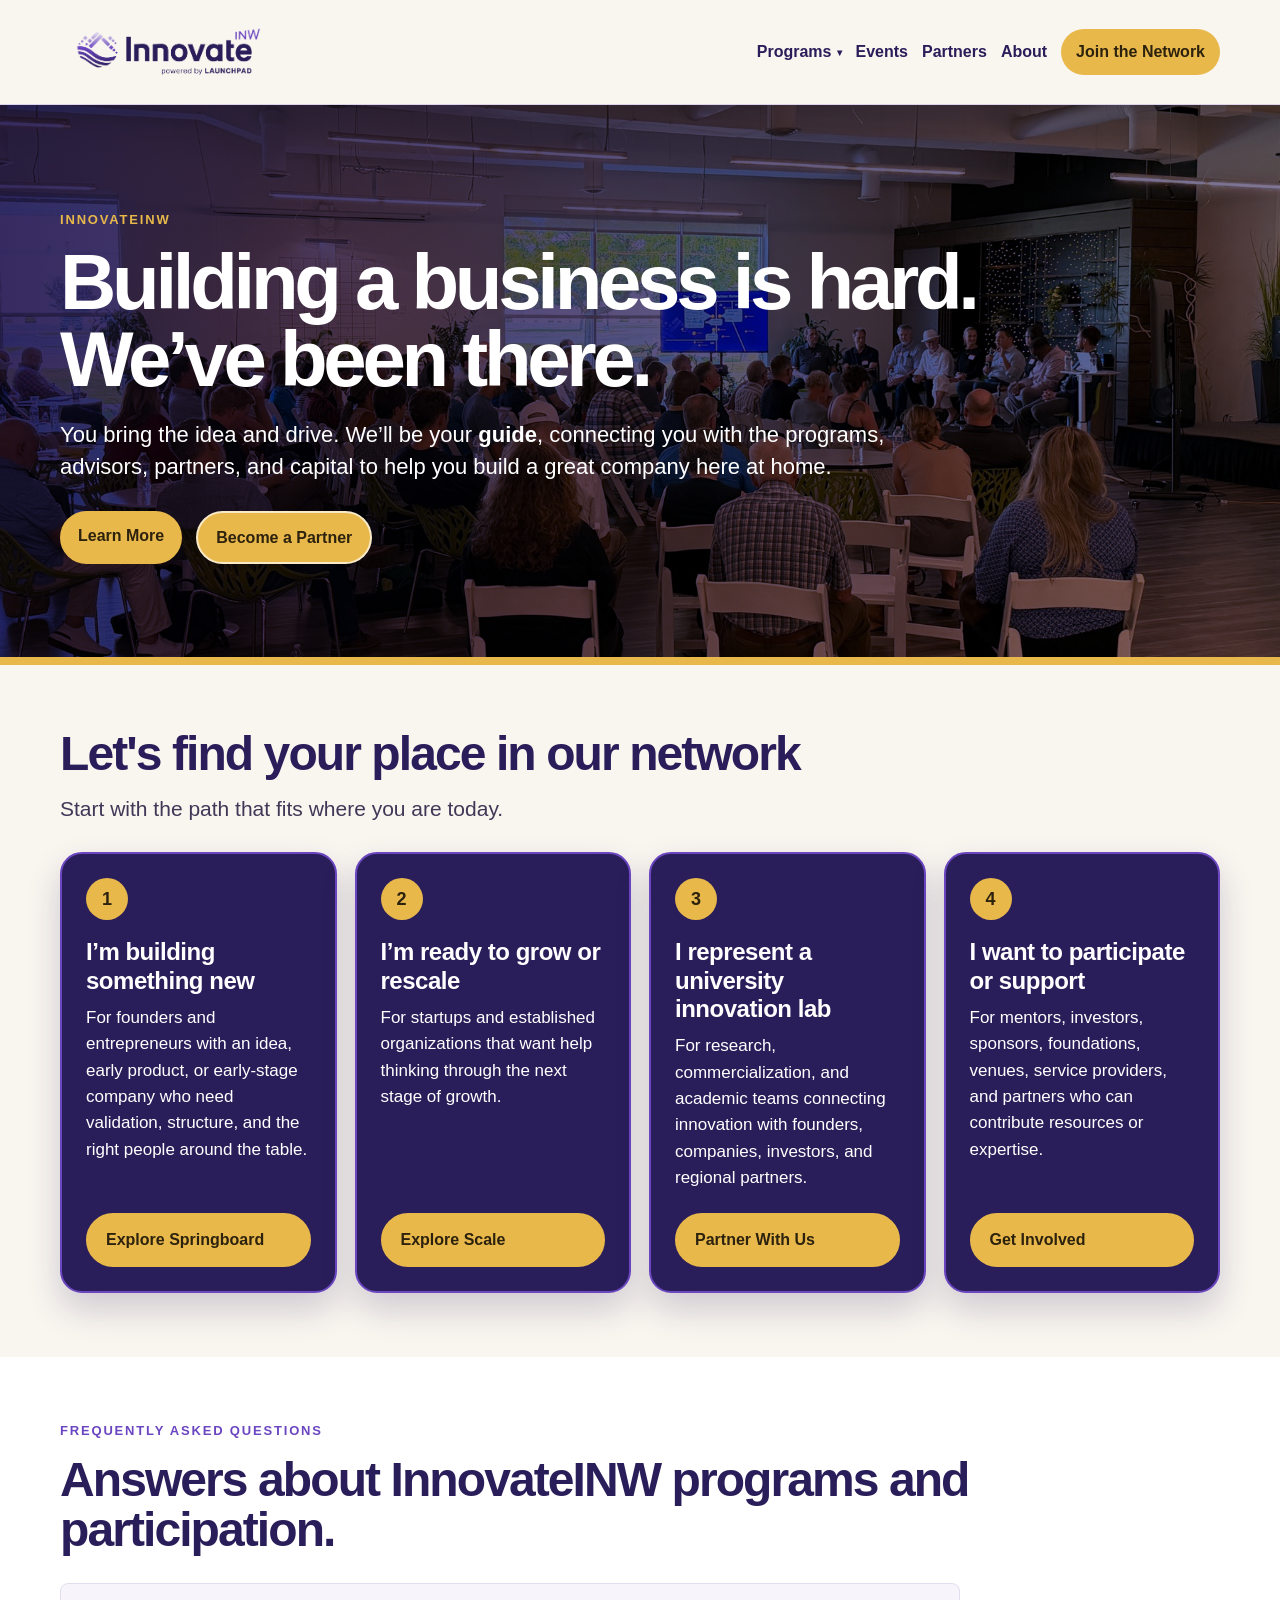
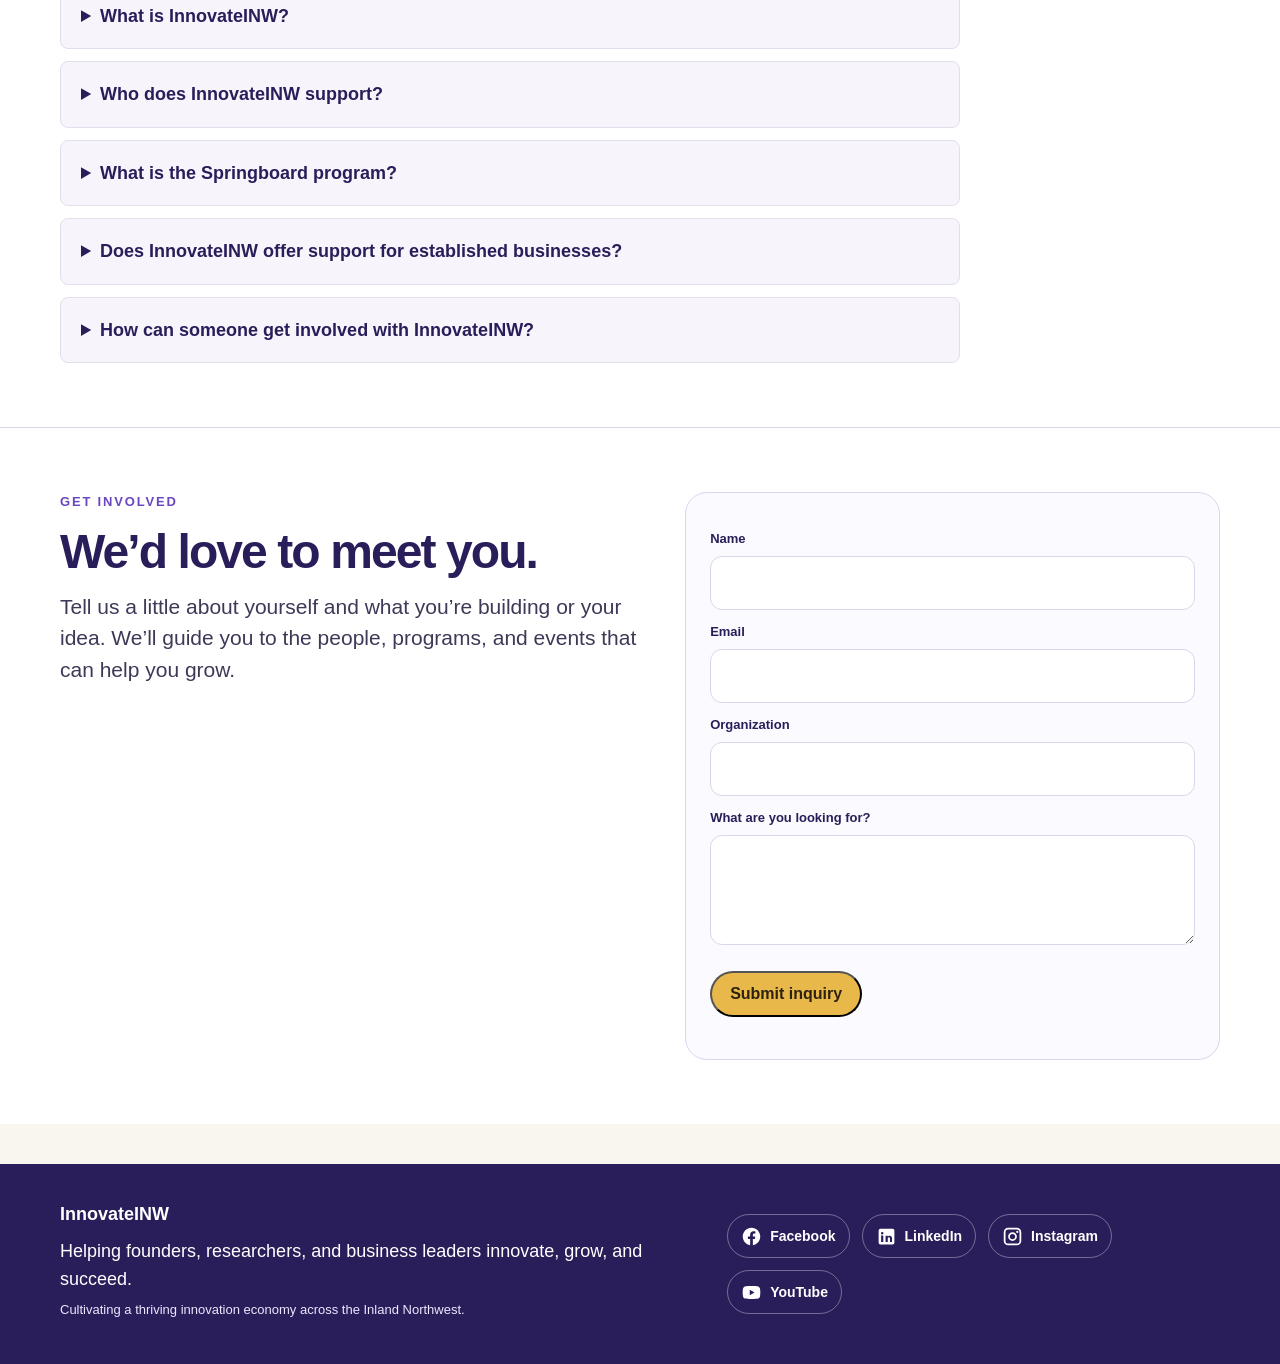
==== index.html @ ac7cb28a "Rename homepage Get Started button to Learn More Co-Authored-By: Claude Sonnet 5 <noreply@anthropic." ====
<!doctype html>
<html lang="en">
<head>
  <meta charset="utf-8">
  <meta name="viewport" content="width=device-width,initial-scale=1">
  <title>InnovateINW | Startup, Growth & Innovation Support in the Inland Northwest</title>
  <!-- GEO-AEO:START -->
  <meta name="description" content="InnovateINW helps founders, researchers, and business leaders connect with the people, programs, and partnerships they need to innovate, grow, and succeed.">
  <meta name="robots" content="index,follow,max-image-preview:large,max-snippet:-1,max-video-preview:-1">
  <link rel="canonical" href="https://innovateinw.com/">
  <meta property="og:type" content="website">
  <meta property="og:site_name" content="InnovateINW">
  <meta property="og:title" content="InnovateINW | Startup, Growth &amp; Innovation Support in the Inland Northwest">
  <meta property="og:description" content="InnovateINW helps founders, researchers, and business leaders connect with the people, programs, and partnerships they need to innovate, grow, and succeed.">
  <meta property="og:url" content="https://innovateinw.com/">
  <meta name="twitter:card" content="summary">
  <script type="application/ld+json">{"@context":"https://schema.org","@graph":[{"@type":"Organization","@id":"https://innovateinw.com/#organization","name":"InnovateINW","alternateName":"Innovate Inland Northwest","url":"https://innovateinw.com/","logo":{"@type":"ImageObject","url":"https://innovateinw.com/innovateinw-logo-color.png"},"description":"InnovateINW helps founders, researchers, and business leaders connect with the people, programs, and partnerships they need to innovate, grow, and succeed.","email":"info@launchpadinw.com","areaServed":{"@type":"Place","name":"Inland Northwest"},"sameAs":["https://www.facebook.com/launchpadinlandnorthwest/","https://www.linkedin.com/groups/3544071/","https://www.instagram.com/launchpadinw/","https://www.youtube.com/@launchpadinw"]},{"@type":"WebSite","@id":"https://innovateinw.com/#website","url":"https://innovateinw.com/","name":"InnovateINW","publisher":{"@id":"https://innovateinw.com/#organization"},"inLanguage":"en-US"},{"@type":"WebPage","@id":"https://innovateinw.com/#webpage","url":"https://innovateinw.com/","name":"InnovateINW","description":"InnovateINW helps founders, researchers, and business leaders connect with the people, programs, and partnerships they need to innovate, grow, and succeed.","isPartOf":{"@id":"https://innovateinw.com/#website"},"about":{"@id":"https://innovateinw.com/#organization"},"publisher":{"@id":"https://innovateinw.com/#organization"},"inLanguage":"en-US"},{"@type":"Event","name":"Security in Motion: Trust, Resilience & Security for an AI-Driven Future","startDate":"2026-09-16T08:00:00-07:00","endDate":"2026-09-16T16:00:00-07:00","eventStatus":"https://schema.org/EventScheduled","eventAttendanceMode":"https://schema.org/OfflineEventAttendanceMode","description":"A full-day event for cybersecurity, compliance, IT, AI, higher education, regional industry, students and innovators.","location":{"@type":"Place","name":"CenterPlace Regional Event Center","address":{"@type":"PostalAddress","addressLocality":"Spokane Valley","addressRegion":"WA","addressCountry":"US"}},"organizer":{"@id":"https://innovateinw.com/#organization"},"url":"https://www.eventbrite.com/e/4th-annual-cyber-security-event-by-inch360launchpadinw-tickets-1989625728112","offers":{"@type":"Offer","url":"https://www.eventbrite.com/e/4th-annual-cyber-security-event-by-inch360launchpadinw-tickets-1989625728112","availability":"https://schema.org/InStock"}},{"@type":"FAQPage","@id":"https://innovateinw.com/#faq","url":"https://innovateinw.com/#frequently-asked-questions","mainEntity":[{"@type":"Question","name":"What is InnovateINW?","acceptedAnswer":{"@type":"Answer","text":"InnovateINW helps founders, researchers, and business leaders connect with the people, programs, and partnerships they need to innovate, grow, and succeed."}},{"@type":"Question","name":"Who does InnovateINW support?","acceptedAnswer":{"@type":"Answer","text":"InnovateINW serves founders and researchers through Springboard and established business leaders and organizations through Springboard Scale, with support from mentors, investors, educators, experts, and regional partners."}},{"@type":"Question","name":"What is the Springboard program?","acceptedAnswer":{"@type":"Answer","text":"Springboard helps founders and researchers validate ideas, commercialize technologies, launch startups, and build scalable companies."}},{"@type":"Question","name":"Does InnovateINW offer support for established businesses?","acceptedAnswer":{"@type":"Answer","text":"Yes. Springboard Scale helps established companies innovate, adopt AI, develop new products, expand into new markets, build strategic partnerships, and accelerate growth."}},{"@type":"Question","name":"How can someone get involved with InnovateINW?","acceptedAnswer":{"@type":"Answer","text":"Use Learn More to find the right pathway, or Become a Partner to contribute expertise, resources, capital, technology, talent, or regional connections."}}]}]}</script>
  <!-- GEO-AEO:END -->

  <link rel="icon" type="image/svg+xml" href="innovateinw-favicon.svg"><link rel="stylesheet" href="styles.css?v=21">
</head>
<body>
<nav class="nav">
  <div class="container nav-inner">
    <a class="brand" href="index.html"><img src="innovateinw-logo-color.png" alt="InnovateINW powered by LaunchPad"></a><button class="menu-toggle" type="button" aria-label="Open menu" aria-expanded="false"><span></span><span></span><span></span></button>
    <div class="menu">
      <div class="nav-dropdown"><a href="springboard.html">Programs</a><div class="dropdown-menu"><a href="springboard.html">Springboard</a><a href="ai-cyber-network.html">AI &amp; Cyber Network</a></div></div>
      <a href="events.html">Events</a>
      <a href="partners.html">Partners</a>
      <a href="about.html">About</a>
      <a class="btn" href="#get-involved">Join the Network</a>
    </div>
  </div>
</nav>

<header class="hero home-hero" style="background:linear-gradient(90deg,rgba(42,30,90,.94),rgba(42,30,90,.60)),url('innovateinw-home-hero.jpg');background-size:cover;background-position:center">
  <div class="container">
    <div class="eyebrow">InnovateINW</div>
    <h1>Building a business is hard. We’ve been there.</h1>
    <p>You bring the idea and drive. We’ll be your <strong>guide</strong>, connecting you with the programs, advisors, partners, and capital to help you build a great company here at home.</p>
    <div class="buttonrow">
      <a class="btn" href="#roles">Learn More</a>
      <a class="btn alt" href="partners.html">Become a Partner</a>
    </div>
  </div>
</header>

<main>
  <section id="roles" class="section alt role-router-section">
    <div class="container">
      <h2>Let's find your place in our network</h2>
      <p class="lead">Start with the path that fits where you are today.</p>
      <div class="cards">
        <a class="card path-card role-router-card" href="springboard.html">
          <div class="coin">1</div>
          <h3>I’m building something new</h3>
          <p>For founders and entrepreneurs with an idea, early product, or early-stage company who need validation, structure, and the right people around the table.</p>
          <span class="btn light">Explore Springboard</span>
        </a>
        <a class="card path-card role-router-card" href="scale.html">
          <div class="coin">2</div>
          <h3>I’m ready to grow or rescale</h3>
          <p>For startups and established organizations that want help thinking through the next stage of growth.</p>
          <span class="btn light">Explore Scale</span>
        </a>
        <a class="card path-card role-router-card" href="university-labs.html">
          <div class="coin">3</div>
          <h3>I represent a university innovation lab</h3>
          <p>For research, commercialization, and academic teams connecting innovation with founders, companies, investors, and regional partners.</p>
          <span class="btn light">Partner With Us</span>
        </a>
        <a class="card path-card role-router-card" href="participate.html">
          <div class="coin">4</div>
          <h3>I want to participate or support</h3>
          <p>For mentors, investors, sponsors, foundations, venues, service providers, and partners who can contribute resources or expertise.</p>
          <span class="btn light">Get Involved</span>
        </a>
      </div>
    </div>
  </section>

  <section id="frequently-asked-questions" class="section white faq-section">
    <div class="container">
      <div class="eyebrow purple-eyebrow">Frequently Asked Questions</div>
      <h2>Answers about InnovateINW programs and participation.</h2>
      <div class="faq-list">
        <details><summary>What is InnovateINW?</summary><p>InnovateINW helps founders, researchers, and business leaders connect with the people, programs, and partnerships they need to innovate, grow, and succeed.</p></details>
        <details><summary>Who does InnovateINW support?</summary><p>InnovateINW serves founders and researchers through Springboard and established business leaders and organizations through Springboard Scale, with support from mentors, investors, educators, experts, and regional partners.</p></details>
        <details><summary>What is the Springboard program?</summary><p>Springboard helps founders and researchers validate ideas, commercialize technologies, launch startups, and build scalable companies.</p></details>
        <details><summary>Does InnovateINW offer support for established businesses?</summary><p>Yes. Springboard Scale helps established companies innovate, adopt AI, develop new products, expand into new markets, build strategic partnerships, and accelerate growth.</p></details>
        <details><summary>How can someone get involved with InnovateINW?</summary><p>Use Learn More to find the right pathway, or Become a Partner to contribute expertise, resources, capital, technology, talent, or regional connections.</p></details>
      </div>
    </div>
  </section>

  <section id="get-involved" class="section white general-contact-section">
    <div class="container split">
      <div>
        <div class="eyebrow purple-eyebrow">Get Involved</div>
        <h2>We’d love to meet you.</h2>
        <p class="lead">Tell us a little about yourself and what you’re building or your idea. We’ll guide you to the people, programs, and events that can help you grow.</p>
      </div>
      <form class="formbox" action="https://formsubmit.co/paige@launchpadinw.com" method="POST">
        <input type="hidden" name="_subject" value="InnovateINW routing request - Home">
        <input type="hidden" name="_template" value="table">
        <input type="hidden" name="_captcha" value="false">
        <input type="hidden" name="source_page" value="index.html">
        <label for="route-name-home">Name</label><input id="route-name-home" name="name" required>
        <label for="route-email-home">Email</label><input id="route-email-home" name="email" type="email" required>
        <label for="route-org-home">Organization</label><input id="route-org-home" name="organization">
        <label for="route-message-home">What are you looking for?</label><textarea id="route-message-home" name="message" required></textarea>
        <p><button class="btn" type="submit">Submit inquiry</button></p>
      </form>
    </div>
  </section>
</main>

<footer class="footer"><div class="container footer-inner"><div class="footer-copy"><strong>InnovateINW</strong><p>Helping founders, researchers, and business leaders innovate, grow, and succeed.</p><p class="credit">Cultivating a thriving innovation economy across the Inland Northwest.</p></div><nav class="social-links" aria-label="Social media"><a href="https://www.facebook.com/launchpadinlandnorthwest/" target="_blank" rel="noopener noreferrer" aria-label="Facebook"><svg viewBox="0 0 24 24" aria-hidden="true"><path d="M22 12.07C22 6.51 17.52 2 12 2S2 6.51 2 12.07C2 17.09 5.66 21.25 10.44 22v-7.02H7.9v-2.91h2.54V9.86c0-2.52 1.49-3.91 3.77-3.91 1.09 0 2.23.2 2.23.2V8.6h-1.25c-1.24 0-1.63.77-1.63 1.56v1.88h2.77l-.44 2.91h-2.33V22C18.34 21.25 22 17.09 22 12.07z"/></svg><span>Facebook</span></a><a href="https://www.linkedin.com/company/launchpad-inland-northwest" target="_blank" rel="noopener noreferrer" aria-label="LinkedIn"><svg viewBox="0 0 24 24" aria-hidden="true"><path d="M19 3a2 2 0 0 1 2 2v14a2 2 0 0 1-2 2H5a2 2 0 0 1-2-2V5a2 2 0 0 1 2-2h14M8.34 18.34v-7.5H5.85v7.5h2.49M7.1 9.82a1.44 1.44 0 1 0 0-2.88 1.44 1.44 0 0 0 0 2.88m11.24 8.52v-4.11c0-2.2-1.17-3.22-2.74-3.22-1.26 0-1.83.69-2.15 1.18v-1.01h-2.49v7.16h2.49v-3.55c0-.94.18-1.85 1.35-1.85 1.15 0 1.16 1.08 1.16 1.91v3.49h2.38z"/></svg><span>LinkedIn</span></a><a href="https://www.instagram.com/launchpadinw/" target="_blank" rel="noopener noreferrer" aria-label="Instagram"><svg viewBox="0 0 24 24" aria-hidden="true"><path d="M7 2h10a5 5 0 0 1 5 5v10a5 5 0 0 1-5 5H7a5 5 0 0 1-5-5V7a5 5 0 0 1 5-5m0 2a3 3 0 0 0-3 3v10a3 3 0 0 0 3 3h10a3 3 0 0 0 3-3V7a3 3 0 0 0-3-3H7m10.5 1.5A1.25 1.25 0 1 1 16.25 6.75 1.25 1.25 0 0 1 17.5 5.5M12 7a5 5 0 1 1 0 10 5 5 0 0 1 0-10m0 2a3 3 0 1 0 0 6 3 3 0 0 0 0-6z"/></svg><span>Instagram</span></a><a href="https://www.youtube.com/@launchpadinw" target="_blank" rel="noopener noreferrer" aria-label="YouTube"><svg viewBox="0 0 24 24" aria-hidden="true"><path d="M21.58 7.19a2.9 2.9 0 0 0-2.04-2.05C17.73 4.65 12 4.65 12 4.65s-5.73 0-7.54.49A2.9 2.9 0 0 0 2.42 7.2C1.93 9 1.93 12 1.93 12s0 3 .49 4.81a2.9 2.9 0 0 0 2.04 2.05c1.81.49 7.54.49 7.54.49s5.73 0 7.54-.49a2.9 2.9 0 0 0 2.04-2.05c.49-1.81.49-4.81.49-4.81s0-3-.49-4.81M10 15.15v-6.3L15.45 12 10 15.15z"/></svg><span>YouTube</span></a></nav></div></footer>

<script>
(function(){
  document.querySelectorAll('.menu-toggle').forEach(function(button){
    button.addEventListener('click', function(){
      var nav = button.closest('.nav');
      var open = nav.classList.toggle('open');
      button.setAttribute('aria-expanded', open ? 'true' : 'false');
      button.setAttribute('aria-label', open ? 'Close menu' : 'Open menu');
    });
  });
})();
</script>
</body>
</html>
---- styles.css ----
:root{--purple:#2A1E5A;--violet:#6B46C1;--gold:#E8B84B;--teal:#008F94;--cream:#F9F5EF;--ink:#1B1733;--muted:#625D76;--line:#DDD4EC;--soft:#F4EDFF}*{box-sizing:border-box}body{margin:0;background:var(--cream);color:var(--ink);font-family:Arial,Helvetica,sans-serif;line-height:1.5}a{color:inherit}.wrap{width:min(1160px,calc(100% - 40px));margin:0 auto}.nav{position:sticky;top:0;background:rgba(249,245,239,.96);border-bottom:1px solid var(--line);z-index:5}.navin{height:72px;display:flex;gap:18px;align-items:center}.brand{font-size:23px;font-weight:900;color:var(--purple);text-decoration:none;letter-spacing:-.03em}.menu{display:flex;gap:14px;margin-left:auto;align-items:center;flex-wrap:wrap}.menu a{font-size:14px;text-decoration:none;color:#3b3457}.btn{display:inline-flex;background:var(--gold);border-radius:999px;padding:12px 18px;font-weight:800;text-decoration:none;color:#2d220d}.btn.alt{background:transparent;color:#fff;border:1px solid rgba(255,255,255,.6)}.btn.light{background:#fff;color:var(--purple)}.hero{background:var(--purple);color:#fff;padding:78px 0 66px;border-bottom:8px solid var(--gold)}.eyebrow{text-transform:uppercase;letter-spacing:.14em;font-size:12px;font-weight:900;color:var(--gold);margin-bottom:14px}.hero h1{font-size:clamp(38px,6vw,72px);line-height:.96;letter-spacing:-.055em;margin:0 0 22px;max-width:950px}.hero p{font-size:20px;color:#EDE6FF;max-width:790px;margin:0 0 28px}.section{padding:64px 0}.section.white{background:#fff}h2{font-size:clamp(30px,4vw,48px);line-height:1.04;letter-spacing:-.04em;color:var(--purple);margin:0 0 14px}.lead{font-size:19px;color:var(--muted);max-width:780px;margin:0 0 28px}.cards{display:grid;grid-template-columns:repeat(4,1fr);gap:18px}.cards.three{grid-template-columns:repeat(3,1fr)}.cards.two{grid-template-columns:repeat(2,1fr)}.card{background:#fff;border:1px solid var(--line);border-radius:22px;padding:24px;box-shadow:0 12px 28px rgba(42,30,90,.08)}.white .card{background:#FBFAFE}.card h3{font-size:22px;letter-spacing:-.02em;color:var(--purple);margin:0 0 10px}.card p{color:var(--muted);margin:0 0 18px}.path{background:var(--purple);color:#fff}.path h3{color:#fff}.path p{color:#EDE6FF}.coin{width:42px;height:42px;border-radius:50%;background:var(--gold);display:flex;align-items:center;justify-content:center;color:#4A3504;font-weight:900;margin-bottom:18px}.split{display:grid;grid-template-columns:1.05fr .95fr;gap:34px;align-items:start}.panel{background:#fff;border:1px solid var(--line);border-radius:24px;padding:30px;box-shadow:0 12px 28px rgba(42,30,90,.08)}ul{padding-left:20px;color:var(--muted)}li{margin:8px 0}.steps{display:grid;grid-template-columns:repeat(4,1fr);gap:14px;counter-reset:s}.step{background:#fff;border:1px solid var(--line);border-radius:18px;padding:18px;counter-increment:s}.step:before{content:counter(s);display:flex;align-items:center;justify-content:center;width:30px;height:30px;border-radius:50%;background:var(--gold);font-weight:900;margin-bottom:10px}.event{display:grid;grid-template-columns:92px 1fr auto;gap:18px;align-items:center;background:#fff;border:1px solid var(--line);border-radius:18px;padding:18px;margin:12px 0}.date{background:#FFF4D6;border:1px solid var(--gold);border-radius:14px;padding:14px;text-align:center;font-weight:900;color:var(--purple)}.formbox{background:#FBFAFE;border:1px solid var(--line);border-radius:22px;padding:24px}label{display:block;font-size:13px;font-weight:800;color:var(--purple);margin:12px 0 6px}input,select,textarea{width:100%;border:1px solid var(--line);border-radius:12px;background:#fff;padding:12px;font:inherit}textarea{min-height:110px}.footer{background:var(--purple);color:#fff;padding:36px 0;margin-top:40px}.footer p{color:#EDE6FF;margin:8px 0}.muted{color:var(--muted)}@media(max-width:900px){.cards{grid-template-columns:repeat(2,1fr)}.cards.three,.cards.two,.steps,.split{grid-template-columns:1fr}.menu{display:none}.event{grid-template-columns:1fr}}


/* v3 corrections: keep first landing-page structure, add contrast/logo/proof/image support */
.brand{display:flex;align-items:center}.brand img{height:42px;width:auto;display:block}.logo-tile img{max-width:82%;max-height:58px;object-fit:contain}
.path .btn.white,.path-card .btn.light,.btn.light{background:#E8B84B!important;color:#2d220d!important;border:0!important}.path-card h3,.path-card p{color:white}.path-card .btn.light{color:#2d220d!important}
.logo-wall{display:grid;grid-template-columns:repeat(4,1fr);gap:14px;margin-top:22px}.logo-tile{height:86px;border:1px solid #DDD4EC;border-radius:18px;background:#fff;display:flex;align-items:center;justify-content:center;text-align:center;font-weight:900;color:#2A1E5A;box-shadow:0 8px 18px rgba(42,30,90,.06);padding:12px}.logo-group{margin-top:30px}.logo-group h3{color:#2A1E5A;margin:0 0 10px}.proof-note{font-size:14px;color:#625D76;margin-top:14px}
.regional-band{display:grid;grid-template-columns:1.05fr .95fr;gap:34px;align-items:center}.regional-photo{min-height:330px;border-radius:24px;background-size:cover;background-position:center;box-shadow:0 12px 28px rgba(42,30,90,.14)}.service-narrative{background:#fff;border:1px solid #DDD4EC;border-radius:22px;padding:26px;box-shadow:0 12px 28px rgba(42,30,90,.08)}
@media(max-width:900px){.logo-wall{grid-template-columns:repeat(2,1fr)}.regional-band{grid-template-columns:1fr}}


/* v4 legibility pass */
body{font-size:18px;line-height:1.58;color:#1B1733;background:#F9F5EF}
.hero{background-blend-mode:multiply!important}.hero h1{font-size:clamp(44px,6.6vw,78px);line-height:.98;max-width:980px;color:#fff}.hero p{font-size:22px;line-height:1.45;color:#FFFFFF;max-width:860px;font-weight:500}.eyebrow{font-size:13px;color:#E8B84B}.btn{font-size:16px;min-height:46px}.btn.secondary,.btn.alt{color:#fff!important;border:2px solid rgba(255,255,255,.7)!important}.nav{background:#F9F5EF}.menu a{font-size:15px;color:#221B3F;font-weight:700}.lead{font-size:21px;line-height:1.5;color:#3F3857}.card p{font-size:17px;line-height:1.55;color:#443D59}.card h3{font-size:24px;line-height:1.18}.path-card,.path{background:#2A1E5A!important;color:#fff!important}.path-card h3,.path-card p,.path h3,.path p{color:#fff!important}.path-card .btn.light,.path .btn.white,.btn.light{background:#E8B84B!important;color:#2d220d!important;border:0!important}.section h2{color:#2A1E5A}.section.alt,.white{background:#fff}.logo-tile{background:#fff;color:#2A1E5A;font-size:16px}.proof-note{color:#443D59}.service-narrative,.panel{color:#1B1733}.regional-band p{font-size:19px;color:#332B4B}.footer p{color:#fff}.credit{color:#EDE6FF!important}.subnav a{margin:6px}
/* Avoid tiny illegible preview-style text anywhere in prototype */
small,.small,.mini-caption,.credit{font-size:13px;line-height:1.45}


/* v5 exact fix: homepage role-router cards must never be white-on-white */
.role-router-section{background:#F9F5EF!important;}
.role-router-section h2{color:#2A1E5A!important;}
.role-router-section .lead{color:#3F3857!important;}
.role-router-card,
a.role-router-card,
.role-router-section .path-card,
.role-router-section a.path-card{
  background:#2A1E5A!important;
  background-color:#2A1E5A!important;
  color:#FFFFFF!important;
  border:2px solid #6B46C1!important;
  box-shadow:0 16px 34px rgba(42,30,90,.20)!important;
  text-decoration:none!important;
}
.role-router-card h3,
.role-router-card p,
.role-router-section .path-card h3,
.role-router-section .path-card p{
  color:#FFFFFF!important;
  opacity:1!important;
}
.role-router-card .coin,
.role-router-section .path-card .coin{
  background:#E8B84B!important;
  color:#2d220d!important;
}
.role-router-card .btn,
.role-router-card .btn.light,
.role-router-section .path-card .btn,
.role-router-section .path-card .btn.light{
  background:#E8B84B!important;
  color:#2d220d!important;
  border:2px solid #E8B84B!important;
  opacity:1!important;
}


/* v6 consistent right-side navigation */
.container,.wrap{max-width:1160px;width:calc(100% - 40px);margin:0 auto}.nav{background:#F9F5EF!important;border-bottom:1px solid #DDD4EC!important}.nav-inner,.navin{height:76px;display:flex;align-items:center;gap:18px}.brand{display:flex;align-items:center;flex:0 0 auto}.brand img{height:42px;width:auto;display:block}.menu{margin-left:auto!important;display:flex!important;align-items:center!important;justify-content:flex-end!important;gap:14px;flex-wrap:nowrap}.menu a{font-size:16px;font-weight:800;color:#2A1E5A!important;text-decoration:none;white-space:nowrap}.menu a.btn{color:#2d220d!important;background:#E8B84B!important;padding:10px 15px}@media(max-width:980px){.menu{gap:9px}.menu a{font-size:14px}.brand img{height:34px}}@media(max-width:760px){.menu{display:none!important}}


/* v7 rule: never underline body copy or headlines */
a,
a:link,
a:visited,
a:hover,
a:active,
h1,h2,h3,h4,h5,h6,
p,.lead,.card,.card *,.path-card,.path-card *,
.role-router-section,.role-router-section *,
.logo-tile,.logo-tile *,
.service,.service *,
.panel,.panel *{
  text-decoration:none!important;
}
/* Keep interactive affordance without underlines */
a.card:hover,
a.path-card:hover,
a.role-router-card:hover{
  transform:translateY(-2px);
  box-shadow:0 18px 38px rgba(42,30,90,.24)!important;
}
.menu a:hover{color:#6B46C1!important;text-decoration:none!important;}


/* v8 team + Springboard Scale additions */
.team-grid{display:grid;grid-template-columns:repeat(2,1fr);gap:20px}.team-card{background:#fff;border:1px solid #DDD4EC;border-radius:22px;padding:22px;box-shadow:0 12px 28px rgba(42,30,90,.08);display:grid;grid-template-columns:88px 1fr;gap:18px;align-items:start}.team-photo{width:88px;height:88px;border-radius:50%;background:linear-gradient(135deg,#E8B84B,#B8A9D9);display:flex;align-items:center;justify-content:center;color:#2A1E5A;font-weight:900;font-size:26px;overflow:hidden}.team-card h3{margin:0 0 4px;color:#2A1E5A}.team-role{font-weight:800;color:#6B46C1;font-size:14px;margin:0 0 8px}.team-card p{font-size:15px;line-height:1.45;color:#443D59;margin:0 0 10px}.team-card a{text-decoration:none!important;color:#2A1E5A;font-weight:900}.photo-note{font-size:13px;color:#625D76;margin-top:16px}.scale-services{display:grid;grid-template-columns:repeat(2,1fr);gap:16px;margin-top:20px}.scale-service{background:#fff;border:1px solid #DDD4EC;border-radius:18px;padding:20px;box-shadow:0 10px 22px rgba(42,30,90,.06)}.scale-service h3{color:#2A1E5A;margin:0 0 8px}.scale-service p{color:#443D59}.container,.wrap{max-width:1160px;width:calc(100% - 40px);margin:0 auto}.nav-inner,.navin{height:76px;display:flex;align-items:center;gap:18px}.menu{margin-left:auto!important;justify-content:flex-end!important}.menu a{text-decoration:none!important}.brand img{height:42px;width:auto}a,h1,h2,h3,h4,h5,h6,p,.card *,.team-card *{text-decoration:none!important}@media(max-width:900px){.team-grid,.scale-services{grid-template-columns:1fr}.team-card{grid-template-columns:1fr}.team-photo{width:76px;height:76px}}


/* v9 homepage photo gallery + team headshots */
.photo-gallery{display:grid;grid-template-columns:2fr 1fr 1fr;grid-auto-rows:220px;gap:16px;margin-top:26px}.photo-card{border-radius:22px;background-size:cover;background-position:center;position:relative;overflow:hidden;box-shadow:0 12px 28px rgba(42,30,90,.12)}.photo-card:first-child{grid-row:span 2}.photo-card span{position:absolute;left:14px;bottom:14px;background:rgba(42,30,90,.82);color:#fff;border-radius:999px;padding:7px 11px;font-size:13px;font-weight:800}.team-photo{background-size:cover!important;background-position:center!important}.team-photo.has-photo{font-size:0}.hero .btn{background:#E8B84B!important;color:#2d220d!important}@media(max-width:900px){.photo-gallery{grid-template-columns:1fr;grid-auto-rows:220px}.photo-card:first-child{grid-row:span 1}}

/* v10 Kevin feedback pass: clearer homepage, larger logo, Springboard process, Copper embed */
.brand img{height:58px!important;width:auto;display:block}.nav-inner,.navin{min-height:92px!important;height:auto!important;padding:12px 0}.home-hero,.springboard-hero,.scale-hero{min-height:560px;display:flex;align-items:center}.buttonrow{display:flex;gap:14px;flex-wrap:wrap}.purple-eyebrow{color:#6B46C1!important}.visual-split{align-items:center}.section-photo{min-height:430px;border-radius:26px;background-size:cover;background-position:center;position:relative;overflow:hidden;box-shadow:0 16px 34px rgba(42,30,90,.16)}.section-photo span{position:absolute;left:18px;bottom:18px;background:rgba(42,30,90,.84);color:#fff;border-radius:999px;padding:8px 13px;font-size:13px;font-weight:900}.event-stack{display:grid;gap:14px}.mini-event{grid-template-columns:86px 1fr auto;margin:0}.program-card{padding:0;overflow:hidden}.program-card h3,.program-card p,.program-card .btn{margin-left:24px;margin-right:24px}.program-card .btn{margin-bottom:24px}.program-image{height:190px;background-size:cover;background-position:center;margin-bottom:22px}.route-strip{margin-top:32px;background:#2A1E5A;color:#fff;border-radius:24px;padding:28px;display:flex;gap:24px;align-items:center;justify-content:space-between;box-shadow:0 16px 34px rgba(42,30,90,.18)}.route-strip h3{color:#fff;margin:0 0 6px;font-size:26px}.route-strip p{color:#EDE6FF;margin:0}.route-strip .btn{flex:0 0 auto}.process-timeline{display:grid;grid-template-columns:repeat(3,1fr);gap:18px;margin-top:28px}.phase{border-radius:24px;padding:26px;background:#fff;box-shadow:0 14px 30px rgba(42,30,90,.10);border-top:10px solid #E8B84B}.phase-teal{border-top-color:#008F94}.phase-purple{border-top-color:#6B46C1}.phase-label{text-transform:uppercase;letter-spacing:.12em;font-size:12px;font-weight:900;color:#6B46C1;margin-bottom:10px}.phase h3{color:#2A1E5A;margin:0 0 14px;font-size:26px}.phase ol{padding-left:20px;color:#443D59}.phase li{margin:8px 0}.bml-cycle{min-height:430px;position:relative;background:radial-gradient(circle at center,#fff 0,#fff 25%,#F4EDFF 26%,#F4EDFF 100%);border:1px solid #DDD4EC;border-radius:30px;box-shadow:0 16px 34px rgba(42,30,90,.12)}.bml-node{position:absolute;width:170px;height:170px;border-radius:50%;display:flex;flex-direction:column;align-items:center;justify-content:center;text-align:center;color:#fff;padding:18px;box-shadow:0 14px 28px rgba(42,30,90,.16)}.bml-node strong{font-size:28px}.bml-node span{font-size:14px;font-weight:800}.bml-node.build{background:#2A1E5A;left:50%;top:28px;transform:translateX(-50%)}.bml-node.measure{background:#008F94;right:42px;bottom:52px}.bml-node.learn{background:#E8B84B;color:#2d220d;left:42px;bottom:52px}.bml-center{position:absolute;left:50%;top:55%;transform:translate(-50%,-50%);background:#fff;color:#2A1E5A;border:2px solid #DDD4EC;border-radius:50%;width:138px;height:138px;display:flex;align-items:center;justify-content:center;text-align:center;font-weight:900}.bml-arrow{position:absolute;font-size:48px;color:#6B46C1;font-weight:900}.arrow-one{right:145px;top:145px;transform:rotate(35deg)}.arrow-two{right:210px;bottom:40px;transform:rotate(145deg)}.arrow-three{left:145px;top:145px;transform:rotate(-35deg)}.testimonial-card{display:grid;grid-template-columns:330px 1fr;gap:34px;align-items:center;background:#fff;border:1px solid #DDD4EC;border-radius:30px;padding:34px;box-shadow:0 16px 34px rgba(42,30,90,.12)}.testimonial-photo{min-height:360px;border-radius:24px;background-size:cover;background-position:center top;box-shadow:0 12px 28px rgba(42,30,90,.12)}.testimonial-quote{font-size:20px;line-height:1.55;color:#332B4B}.testimonial-name{font-weight:900;color:#2A1E5A}.compact-gallery{grid-template-columns:repeat(3,1fr);grid-auto-rows:260px}.compact-gallery .photo-card:first-child{grid-row:span 1}.copper-box{padding:0;overflow:hidden;background:#fff}.copper-box iframe{width:100%;height:760px;border:0;display:block}p{font-size:18px;color:#332B4B}.emphasis-panel ul{font-size:18px}
@media(max-width:980px){.brand img{height:44px!important}.nav-inner,.navin{min-height:74px!important}.menu{gap:8px}.home-hero,.springboard-hero,.scale-hero{min-height:500px}.process-timeline,.compact-gallery{grid-template-columns:1fr}.route-strip{flex-direction:column;align-items:flex-start}.testimonial-card{grid-template-columns:1fr}.testimonial-photo{min-height:320px}.bml-cycle{min-height:520px}.bml-node.build{top:26px}.bml-node.measure{right:calc(50% - 85px);bottom:170px}.bml-node.learn{left:calc(50% - 85px);bottom:18px}.bml-center{display:none}.bml-arrow{display:none}.mini-event{grid-template-columns:1fr}.program-card .btn{margin-bottom:24px}}
@media(max-width:760px){.brand img{height:42px!important}.home-hero,.springboard-hero,.scale-hero{min-height:460px}.hero h1{font-size:42px}.hero p{font-size:20px}.section-photo{min-height:300px}.bml-cycle{min-height:590px}.bml-node{width:160px;height:160px}.testimonial-card{padding:22px}.process-timeline{gap:14px}}

/* v10 layout refinement fixes: card alignment, BML alignment, contrast overlay */
.home-hero,.springboard-hero,.scale-hero{background-size:cover!important;background-position:center!important}
.program-cards{display:grid;grid-template-columns:repeat(3,1fr);align-items:stretch}
.program-card{display:flex;flex-direction:column;justify-content:space-between;height:100%}
.program-card p{flex-grow:1;margin-bottom:20px}
.program-card .btn{margin-top:auto}
.cards{display:grid;grid-template-columns:repeat(4,1fr);align-items:stretch}
.role-router-card{display:flex;flex-direction:column;justify-content:space-between;height:100%}
.role-router-card p{flex-grow:1;margin-bottom:22px}
.role-router-card .btn{margin-top:auto}
.process-timeline{display:grid;grid-template-columns:repeat(3,1fr);align-items:stretch}
.phase{display:flex;flex-direction:column;height:100%}
.phase ol{flex-grow:1}
.bml-cycle{display:flex!important;align-items:center!important;justify-content:center!important;position:relative}
.learning-loop-section{overflow:hidden}


/* v10b event integration treatment */
.enhanced-event{grid-template-columns:92px 1fr;margin:16px 0;align-items:start}.event-links{display:flex;gap:10px;flex-wrap:wrap;margin-top:14px}.event-links .btn.light{background:#fff!important;border:2px solid #E8B84B!important;color:#2A1E5A!important}.panel ol{color:#443D59;padding-left:20px}.panel ol li{margin:8px 0}
@media(max-width:900px){.enhanced-event{grid-template-columns:1fr}}

/* v12 partner/sponsor logo carousel */
.partner-logo-section{overflow:hidden}.logo-carousel{margin-top:28px;padding:10px 0}.logo-track{display:grid;grid-template-columns:repeat(auto-fill,minmax(200px,1fr));gap:18px}.partner-logo-card{height:136px;background:#fff;border:1px solid #DDD4EC;border-radius:22px;box-shadow:0 12px 28px rgba(42,30,90,.08);display:flex;flex-direction:column;align-items:center;justify-content:center;padding:18px;text-align:center;color:#2A1E5A;font-weight:900}.partner-logo-card img{max-width:100%;max-height:84px;object-fit:contain;display:block}.partner-logo-card span{font-size:13px;color:#625D76}.placeholder-logo{border:2px dashed #B8A9D9;background:#FBFAFE}.placeholder-logo strong{font-size:20px;color:#2A1E5A}.partner-note{margin-top:18px;color:#625D76;font-size:15px}@media(max-width:600px){.logo-track{grid-template-columns:repeat(2,1fr);gap:12px}.partner-logo-card{height:122px;padding:12px}}

/* v13 responsive hamburger navigation */
.menu-toggle{display:none;margin-left:auto;width:46px;height:42px;border:1px solid #DDD4EC;border-radius:12px;background:#fff;align-items:center;justify-content:center;flex-direction:column;gap:5px;cursor:pointer;box-shadow:0 6px 16px rgba(42,30,90,.08)}
.menu-toggle span{display:block;width:22px;height:3px;border-radius:999px;background:#2A1E5A;transition:transform .18s ease,opacity .18s ease}.nav.open .menu-toggle span:nth-child(1){transform:translateY(8px) rotate(45deg)}.nav.open .menu-toggle span:nth-child(2){opacity:0}.nav.open .menu-toggle span:nth-child(3){transform:translateY(-8px) rotate(-45deg)}
@media(max-width:760px){
  .nav-inner,.navin{position:relative;min-height:74px!important;padding:10px 0!important}.menu-toggle{display:flex!important}.nav .menu{display:none!important;position:absolute;left:0;right:0;top:100%;margin-left:0!important;background:#F9F5EF;border:1px solid #DDD4EC;border-radius:0 0 20px 20px;box-shadow:0 18px 34px rgba(42,30,90,.18);padding:12px;z-index:20;flex-direction:column!important;align-items:stretch!important;gap:6px!important}.nav.open .menu{display:flex!important}.nav .menu a{display:block;width:100%;font-size:18px!important;padding:12px 14px;border-radius:12px}.nav .menu a.btn{text-align:center;display:flex!important;justify-content:center}.brand img{height:42px!important}.hero{padding-top:54px}
}

/* v14: show hamburger through tablet widths too; fixes Partners mobile/tablet nav visibility */
@media(max-width:980px){
  .nav-inner,.navin{position:relative;min-height:74px!important;padding:10px 0!important}
  .menu-toggle{display:flex!important;margin-left:auto!important;flex:0 0 auto!important;z-index:30!important}
  .nav .menu{display:none!important;position:absolute!important;left:0!important;right:0!important;top:100%!important;margin-left:0!important;background:#F9F5EF!important;border:1px solid #DDD4EC!important;border-radius:0 0 20px 20px!important;box-shadow:0 18px 34px rgba(42,30,90,.18)!important;padding:12px!important;z-index:25!important;flex-direction:column!important;align-items:stretch!important;gap:6px!important;justify-content:flex-start!important;flex-wrap:nowrap!important}
  .nav.open .menu{display:flex!important}
  .nav .menu a{display:block!important;width:100%!important;font-size:18px!important;padding:12px 14px!important;border-radius:12px!important;white-space:normal!important}
  .nav .menu a.btn{display:flex!important;justify-content:center!important;text-align:center!important}
}

/* v15 LinkedIn section styles */
.alt-purple-btn{background:#2A1E5A!important;color:#fff!important;border:2px solid #2A1E5A!important;display:inline-flex;align-items:center}.alt-purple-btn:hover{background:#6B46C1!important;border-color:#6B46C1!important}.article-cards{display:grid;grid-template-columns:repeat(3,1fr);align-items:stretch}.article-card{display:flex;flex-direction:column;justify-content:space-between;height:100%;border-top:5px solid #6B46C1}.article-meta{font-size:12px;font-weight:900;text-transform:uppercase;color:#6B46C1;margin-bottom:12px;letter-spacing:.08em}.article-card h3{font-size:20px;line-height:1.24;color:#2A1E5A;margin:0 0 12px;height:auto}.article-card p{font-size:15px;line-height:1.5;color:#443D59;flex-grow:1;margin-bottom:18px}.article-card .btn{margin-top:auto;display:inline-flex;justify-content:center}

/* v16 LinkedIn hero button */
.linkedin-hero-btn{background:#0A66C2!important;color:#fff!important;border:2px solid #0A66C2!important;display:inline-flex!important;align-items:center!important;gap:8px!important;margin-left:10px!important}.linkedin-hero-btn svg{width:20px;height:20px;fill:currentColor;flex:0 0 auto}.linkedin-hero-btn:hover{background:#084b91!important;border-color:#084b91!important;color:#fff!important}@media(max-width:760px){.hero p .linkedin-hero-btn{margin-left:0!important;margin-top:10px!important}.hero p a.btn{margin-right:8px;margin-bottom:8px}}

/* v17: Kevin feedback — make InnovateINW logo 15% larger sitewide */
.brand img{height:80px!important;width:auto!important;display:block!important}
@media(max-width:980px){.brand img{height:60px!important}}
@media(max-width:760px){.brand img{height:56px!important}}

/* v18: homepage featured Eventbrite events with visual cards */
.home-event-cards{display:grid;gap:18px}.home-event-card{background:#fff;border:1px solid #DDD4EC;border-radius:24px;overflow:hidden;box-shadow:0 14px 30px rgba(42,30,90,.10)}.home-event-image{display:block;min-height:170px;background-size:cover;background-position:center;position:relative}.home-event-image:after,.event-visual-card:after{content:"";position:absolute;inset:0;background:linear-gradient(180deg,rgba(42,30,90,0),rgba(42,30,90,.78))}.home-event-image span,.event-visual-card span{position:absolute;left:16px;right:16px;bottom:14px;z-index:1;color:#fff;font-weight:900;text-shadow:0 2px 8px rgba(0,0,0,.35)}.home-event-body{display:grid;grid-template-columns:86px 1fr;gap:16px;padding:20px}.home-event-body h3{margin:0 0 8px;color:#2A1E5A;font-size:23px;line-height:1.18}.home-event-body p{margin:0 0 12px}.home-event-visuals{display:grid;grid-template-columns:1fr 1fr;grid-auto-rows:210px;gap:16px}.event-visual-card{position:relative;border-radius:24px;overflow:hidden;background-size:cover;background-position:center;box-shadow:0 16px 34px rgba(42,30,90,.16);min-height:210px}.event-visual-card.large{grid-column:1 / -1;min-height:260px}.event-visual-card:hover,.home-event-image:hover{transform:translateY(-2px);box-shadow:0 20px 40px rgba(42,30,90,.22)!important}@media(max-width:900px){.home-event-body{grid-template-columns:1fr}.home-event-visuals{grid-template-columns:1fr}.event-visual-card.large{min-height:220px}}

/* v20: July 14 enhancement pass — aligned hero actions, guidance copy, form placement and Springboard tabs */
.hero-actions{display:flex!important;align-items:stretch!important;gap:12px!important;flex-wrap:wrap!important;margin:0!important}
.hero-actions .btn{display:inline-flex!important;align-items:center!important;justify-content:center!important;margin:0!important;min-height:50px!important}
.hero-actions .linkedin-hero-btn{margin-left:0!important}
.home-guidance-section{border-bottom:1px solid #DDD4EC}.home-guidance-copy{max-width:940px!important}.home-guidance-copy p{max-width:900px}.home-guidance-copy .lead{max-width:900px}.guidance-close{font-size:24px!important;color:#2A1E5A!important;margin:28px 0 0}.general-contact-section{border-top:1px solid #DDD4EC}
.application-intro{max-width:900px}.form-tabs{margin-top:30px}.tab-list{display:flex;gap:10px;flex-wrap:wrap;border-bottom:2px solid #DDD4EC;padding:0 0 12px;margin-bottom:22px}.form-tab{appearance:none;border:2px solid #DDD4EC;background:#fff;color:#2A1E5A;border-radius:999px;padding:13px 20px;font:inherit;font-size:16px;font-weight:900;cursor:pointer}.form-tab:hover,.form-tab:focus-visible{border-color:#6B46C1;outline:3px solid rgba(107,70,193,.18);outline-offset:2px}.form-tab.active{background:#2A1E5A;color:#fff;border-color:#2A1E5A}.tab-panel[hidden]{display:none!important}.tab-panel{max-width:880px}.tab-panel .copper-box{padding:0;border:0;border-radius:0;box-shadow:none;background:transparent;overflow:visible}.tab-panel .copper-box iframe{width:100%;border:0;border-radius:0;display:block;overflow:hidden}.tab-panel .copper-application iframe{height:1160px}.tab-panel .copper-mentor iframe{height:880px}
@media(max-width:760px){.hero-actions{flex-direction:column!important;align-items:stretch!important}.hero-actions .btn{width:100%!important;margin:0!important}.tab-list{display:grid;grid-template-columns:1fr}.form-tab{width:100%}.tab-panel .copper-application iframe{height:1240px}.tab-panel .copper-mentor iframe{height:960px}}

/* v21: homepage alignment corrections and restored Masterclasses event */
.home-guidance-copy{max-width:1160px!important;width:calc(100% - 40px)!important;margin-left:auto!important;margin-right:auto!important}
.home-guidance-copy p,.home-guidance-copy .lead{max-width:900px}
.home-events-intro{max-width:780px;margin-bottom:28px}
.home-events-layout{display:grid;grid-template-columns:1.05fr .95fr;gap:34px;align-items:start}
.home-events-layout .event-photo{align-self:start;min-height:430px;margin:0}
@media(max-width:900px){.home-events-layout{grid-template-columns:1fr}.home-events-layout .event-photo{min-height:300px}}

/* Answer-engine readability: concise definition and visible FAQ content. */
.answer-block{margin-top:32px;padding:24px 28px;border-left:5px solid #f4c542;background:#f7f5fb;border-radius:8px}
.answer-block h2{margin-top:0}.answer-block p:last-child{margin-bottom:0}
.faq-list{display:grid;gap:12px;max-width:900px;margin-top:28px}
.faq-list details{background:#f7f5fb;border:1px solid #e3deee;border-radius:8px;padding:0 20px}
.faq-list summary{cursor:pointer;font-weight:700;padding:18px 0;color:#2a1e5a}
.faq-list p{margin:0;padding:0 0 18px;max-width:78ch}


/* Messaging framework + social footer — 2026-07-17 */
.footer-inner{display:flex;align-items:center;justify-content:space-between;gap:32px}.footer-copy{max-width:650px}.footer-copy .credit{font-size:13px}.social-links{display:flex;align-items:center;gap:12px;flex-wrap:wrap}.social-links a{display:inline-flex;align-items:center;justify-content:center;gap:8px;min-height:44px;padding:10px 13px;border:1px solid rgba(255,255,255,.35);border-radius:999px;color:#fff;text-decoration:none;font-size:14px;font-weight:800;transition:background .2s ease,border-color .2s ease,transform .2s ease}.social-links a:hover,.social-links a:focus-visible{background:rgba(255,255,255,.14);border-color:#fff;transform:translateY(-1px)}.social-links svg{width:21px;height:21px;fill:currentColor;flex:0 0 auto}.support-plan-grid{grid-template-columns:repeat(4,1fr)}
@media(max-width:900px){.footer-inner{align-items:flex-start;flex-direction:column}.support-plan-grid{grid-template-columns:repeat(2,1fr)}}
@media(max-width:620px){.social-links{width:100%}.social-links a{flex:1 1 44px;padding:10px}.social-links a span{position:absolute;width:1px;height:1px;padding:0;margin:-1px;overflow:hidden;clip:rect(0,0,0,0);white-space:nowrap;border:0}.support-plan-grid{grid-template-columns:1fr}}


/* About podcast feature — 2026-07-17 */
.podcast-heading{display:flex;align-items:flex-end;justify-content:space-between;gap:24px;margin-bottom:28px}.podcast-heading .lead{margin-bottom:0}.podcast-cards{align-items:stretch}.podcast-card{padding:0;overflow:hidden;display:flex;flex-direction:column}.podcast-thumbnail{position:relative;display:block;aspect-ratio:16/9;background:#2A1E5A;overflow:hidden}.podcast-thumbnail img{display:block;width:100%;height:100%;object-fit:cover;transition:transform .25s ease}.podcast-thumbnail span{position:absolute;inset:50% auto auto 50%;transform:translate(-50%,-50%);display:grid;place-items:center;width:56px;height:56px;border-radius:50%;background:#E8B84B;color:#2A1E5A;font-size:22px;box-shadow:0 8px 20px rgba(27,23,51,.3)}.podcast-thumbnail:hover img,.podcast-thumbnail:focus-visible img{transform:scale(1.035)}.podcast-card-body{padding:24px;display:flex;flex:1;flex-direction:column}.podcast-card-body p{flex:1}.podcast-card-body a{color:#2A1E5A;font-weight:800}.podcast-label{text-transform:uppercase;letter-spacing:.12em;font-size:12px;font-weight:900;color:#008F94;margin-bottom:10px}
@media(max-width:760px){.podcast-heading{align-items:flex-start;flex-direction:column}}

/* Copper-routed contact forms */
.form-honeypot{position:absolute;left:-9999px;width:1px;height:1px;overflow:hidden}
.form-status{font-size:14px;color:var(--muted);min-height:20px}
.form-success{color:#1B6B3A;font-weight:800}

/* Nav dropdown (Programs submenu) */
.nav-dropdown{position:relative;display:flex;align-items:center}
.nav-dropdown>a::after{content:"▾";margin-left:5px;font-size:10px;vertical-align:middle}
.nav-dropdown .dropdown-menu{display:none;flex-direction:column;position:absolute;top:100%;left:0;min-width:200px;background:#fff;border:1px solid #DDD4EC;border-radius:14px;box-shadow:0 14px 30px rgba(42,30,90,.16);padding:8px;z-index:40}
.nav-dropdown:hover .dropdown-menu,.nav-dropdown:focus-within .dropdown-menu{display:flex}
.dropdown-menu a{padding:9px 12px!important;border-radius:10px!important;font-size:15px!important;white-space:nowrap}
.dropdown-menu a:hover,.dropdown-menu a:focus-visible{background:#F3EEFB}
@media(max-width:980px){
  .nav-dropdown{display:flex!important;flex-direction:column!important;align-items:stretch!important}
  .nav-dropdown>a::after{display:none}
  .nav-dropdown .dropdown-menu{display:flex!important;position:static!important;box-shadow:none!important;border:none!important;padding:0 0 0 14px!important;margin-top:2px!important}
  .nav-dropdown .dropdown-menu a{font-size:16px!important;padding:10px 14px!important}
}
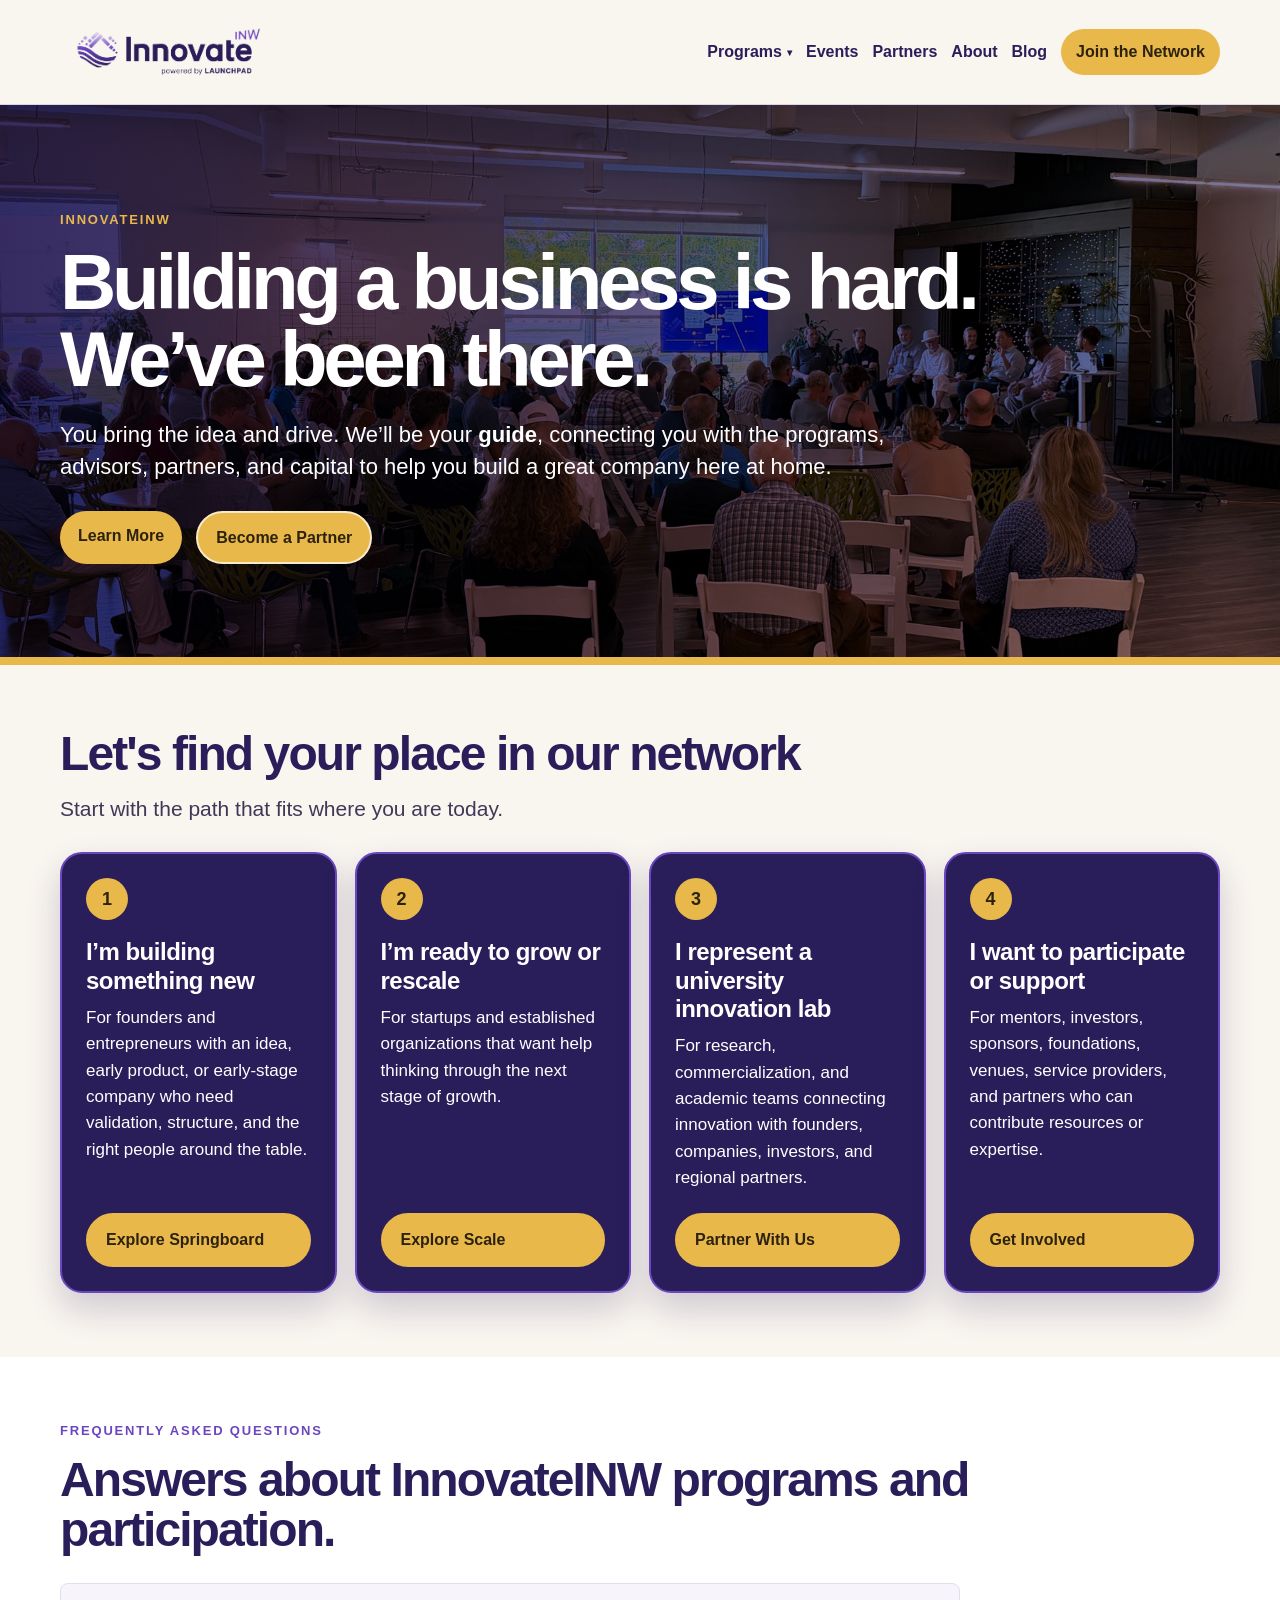
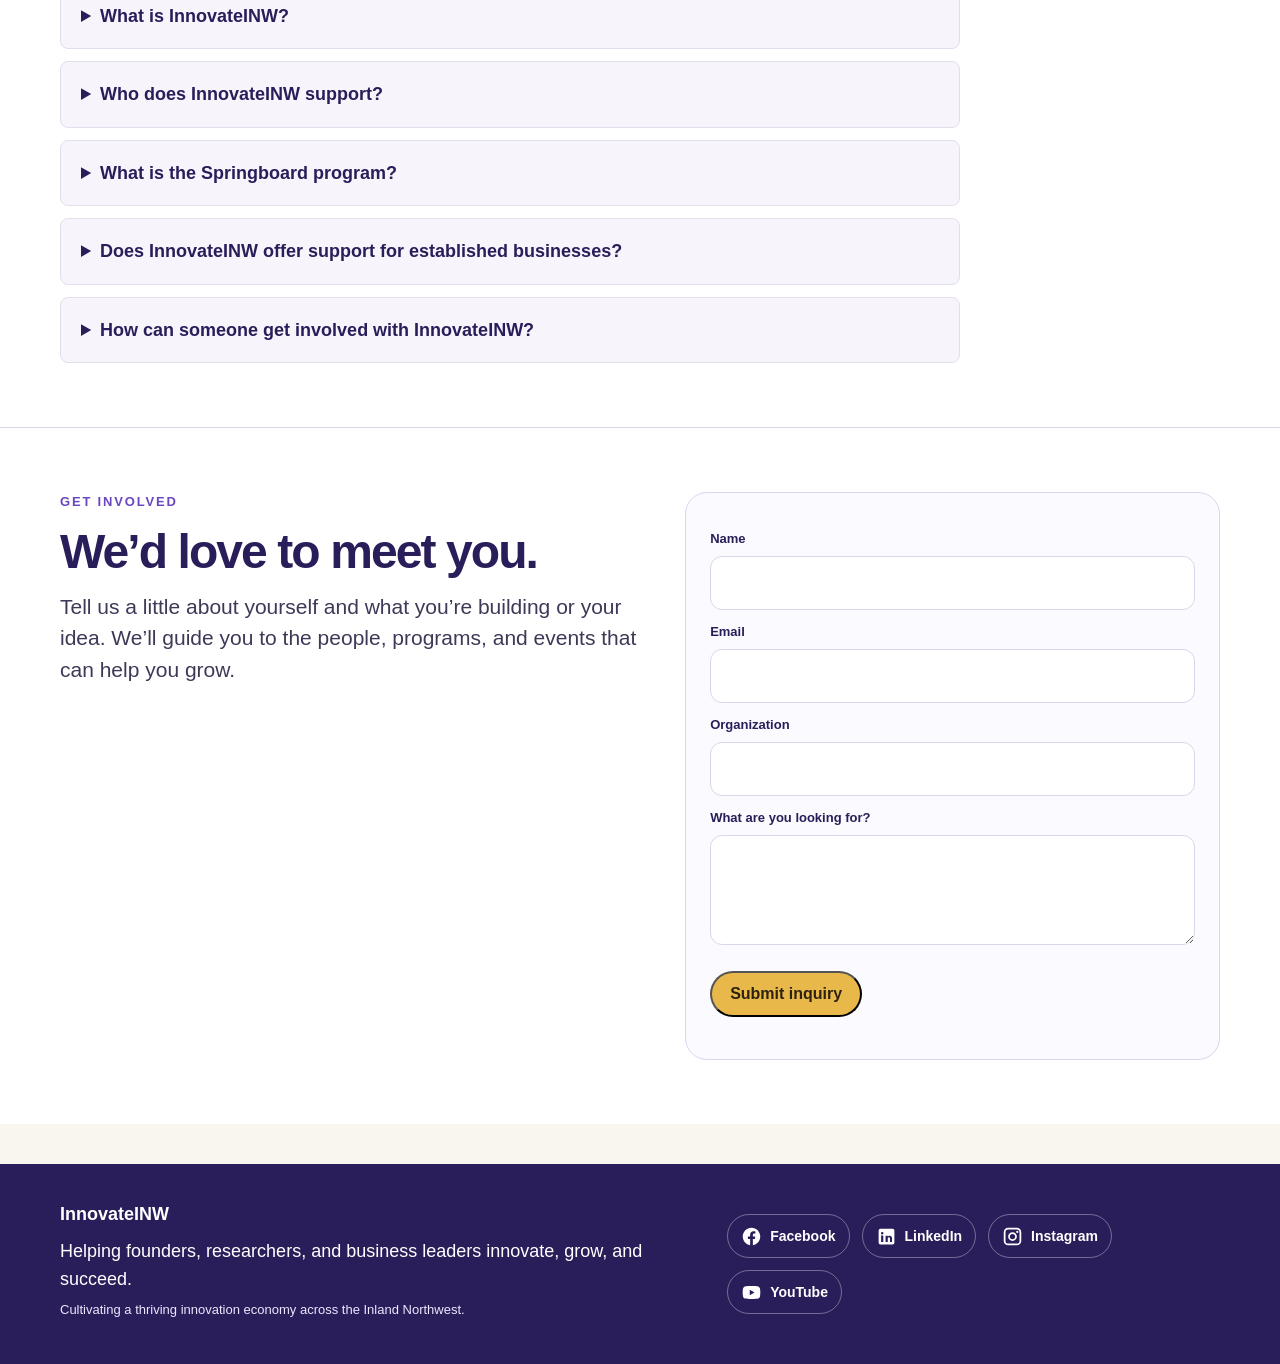
==== commit fbac52ca: "Add Blog page with Soro embed; link Blog in nav sitewide" ====
--- a/index.html
+++ b/index.html
@@ -28,6 +28,7 @@
       <a href="events.html">Events</a>
       <a href="partners.html">Partners</a>
       <a href="about.html">About</a>
+      <a href="blog.html">Blog</a>
       <a class="btn" href="#get-involved">Join the Network</a>
     </div>
   </div>
--- a/styles.css
+++ b/styles.css
@@ -116,6 +116,10 @@
 .enhanced-event{grid-template-columns:92px 1fr;margin:16px 0;align-items:start}.event-links{display:flex;gap:10px;flex-wrap:wrap;margin-top:14px}.event-links .btn.light{background:#fff!important;border:2px solid #E8B84B!important;color:#2A1E5A!important}.panel ol{color:#443D59;padding-left:20px}.panel ol li{margin:8px 0}
 @media(max-width:900px){.enhanced-event{grid-template-columns:1fr}}
 
+/* spotlight event highlight */
+.spotlight-event{border:3px solid #6B46C1!important;box-shadow:0 14px 30px rgba(107,70,193,.24)!important}
+.spotlight-badge{display:inline-block;background:#6B46C1;color:#fff;font-size:12px;font-weight:900;text-transform:uppercase;letter-spacing:.08em;padding:4px 12px;border-radius:999px;margin-bottom:10px}
+
 /* v12 partner/sponsor logo carousel */
 .partner-logo-section{overflow:hidden}.logo-carousel{margin-top:28px;padding:10px 0}.logo-track{display:grid;grid-template-columns:repeat(auto-fill,minmax(200px,1fr));gap:18px}.partner-logo-card{height:136px;background:#fff;border:1px solid #DDD4EC;border-radius:22px;box-shadow:0 12px 28px rgba(42,30,90,.08);display:flex;flex-direction:column;align-items:center;justify-content:center;padding:18px;text-align:center;color:#2A1E5A;font-weight:900}.partner-logo-card img{max-width:100%;max-height:84px;object-fit:contain;display:block}.partner-logo-card span{font-size:13px;color:#625D76}.placeholder-logo{border:2px dashed #B8A9D9;background:#FBFAFE}.placeholder-logo strong{font-size:20px;color:#2A1E5A}.partner-note{margin-top:18px;color:#625D76;font-size:15px}@media(max-width:600px){.logo-track{grid-template-columns:repeat(2,1fr);gap:12px}.partner-logo-card{height:122px;padding:12px}}
 
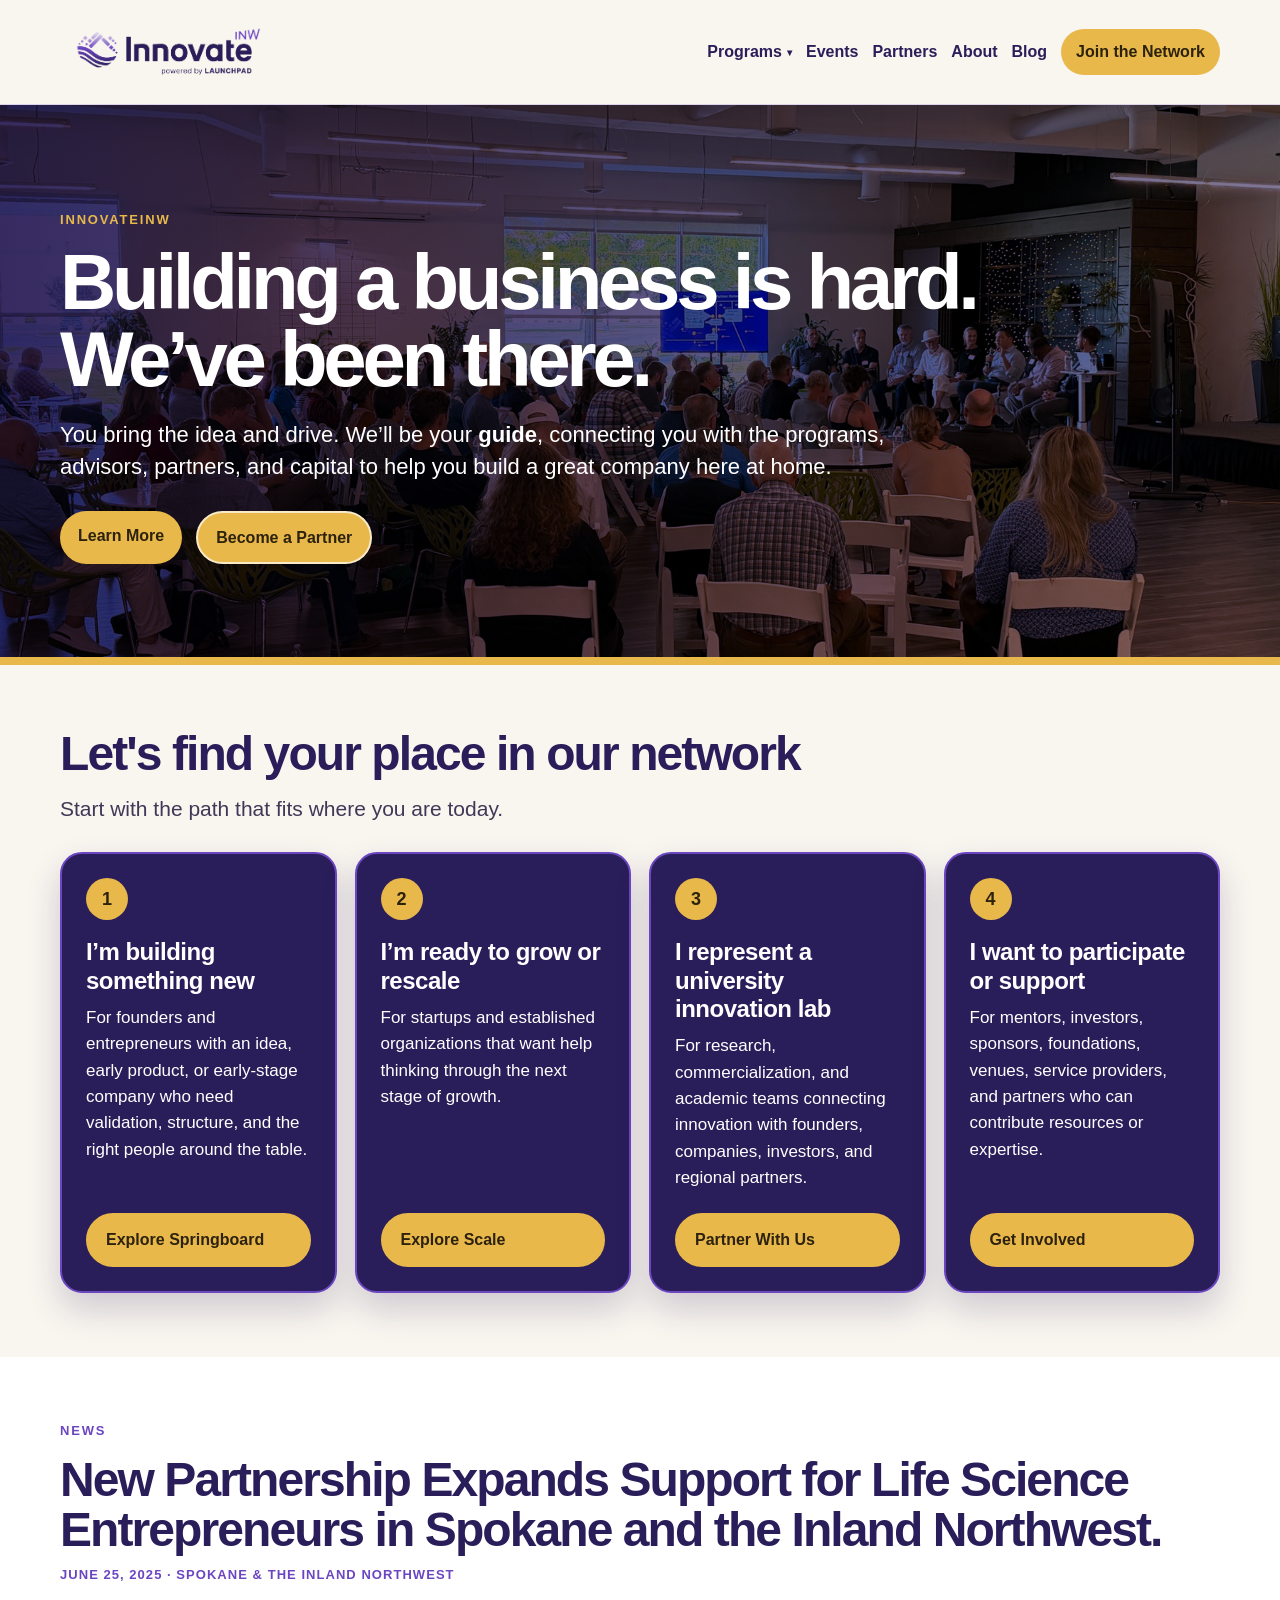
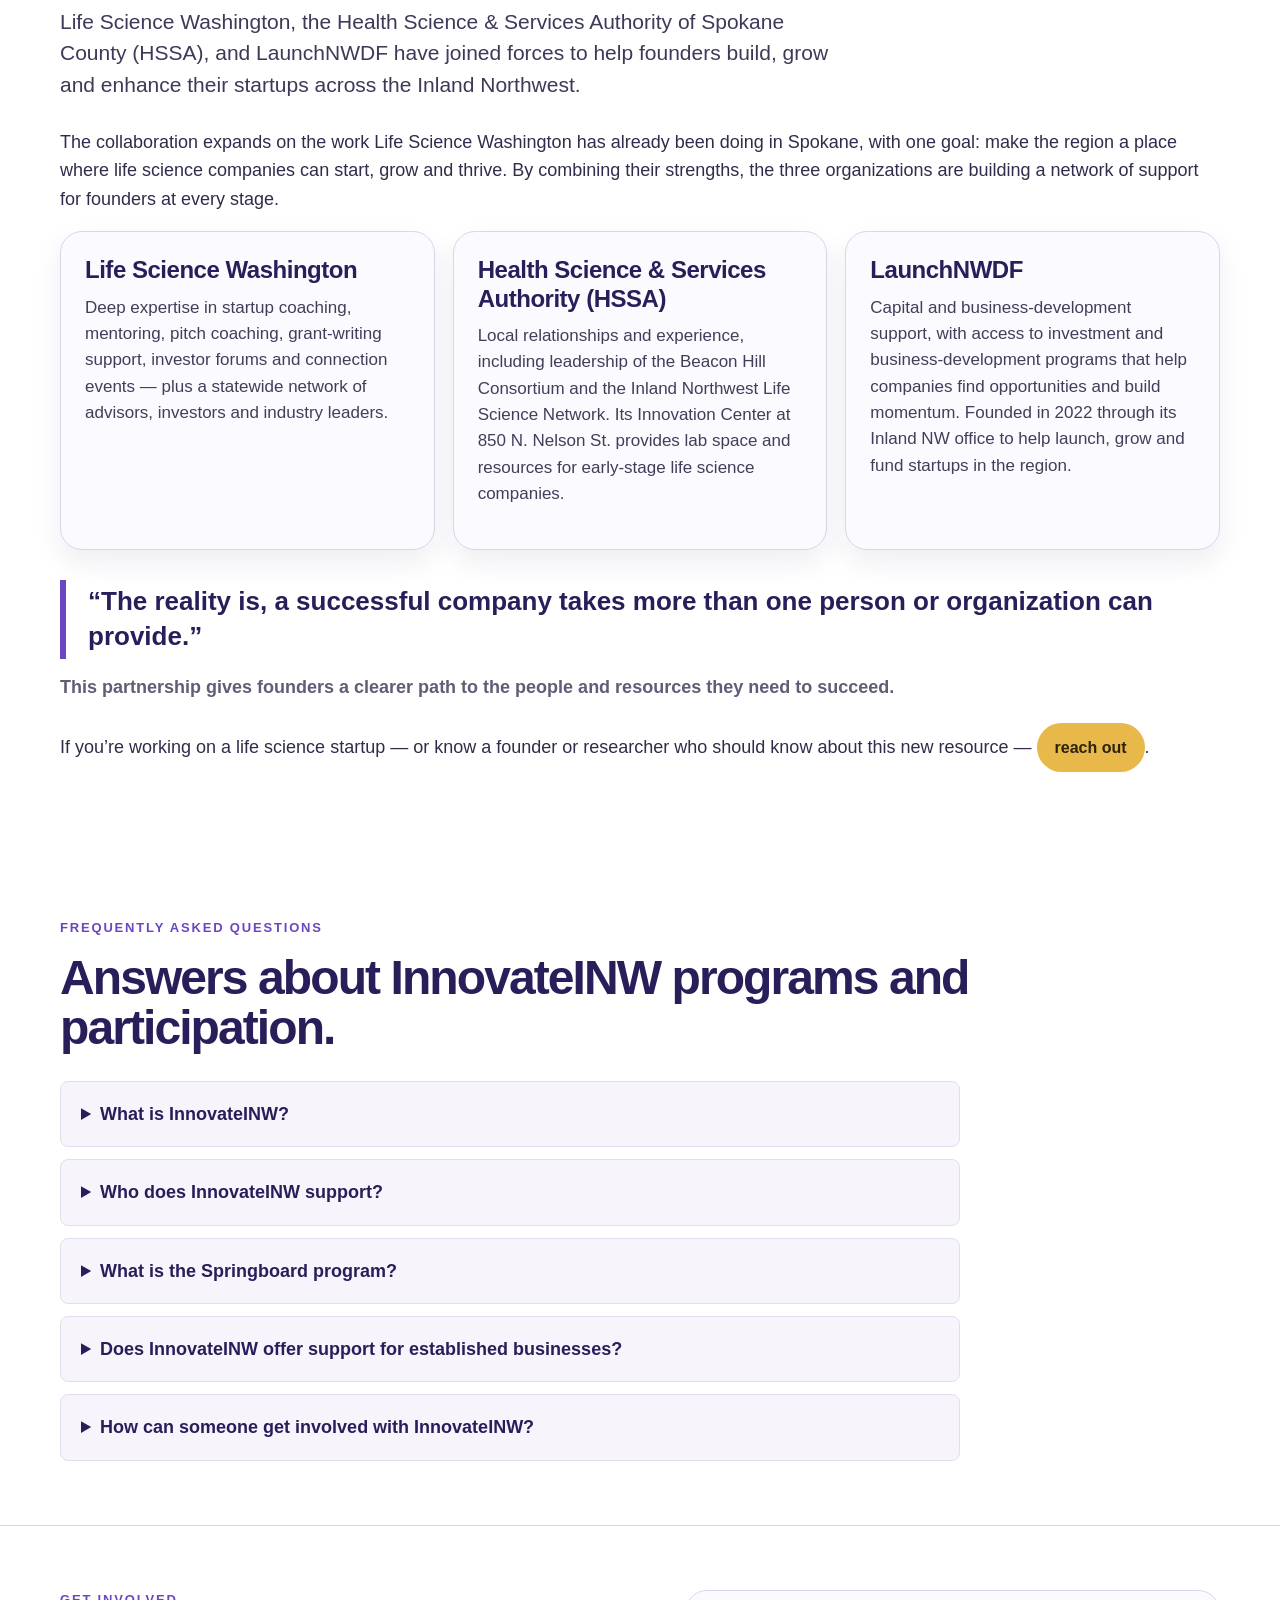
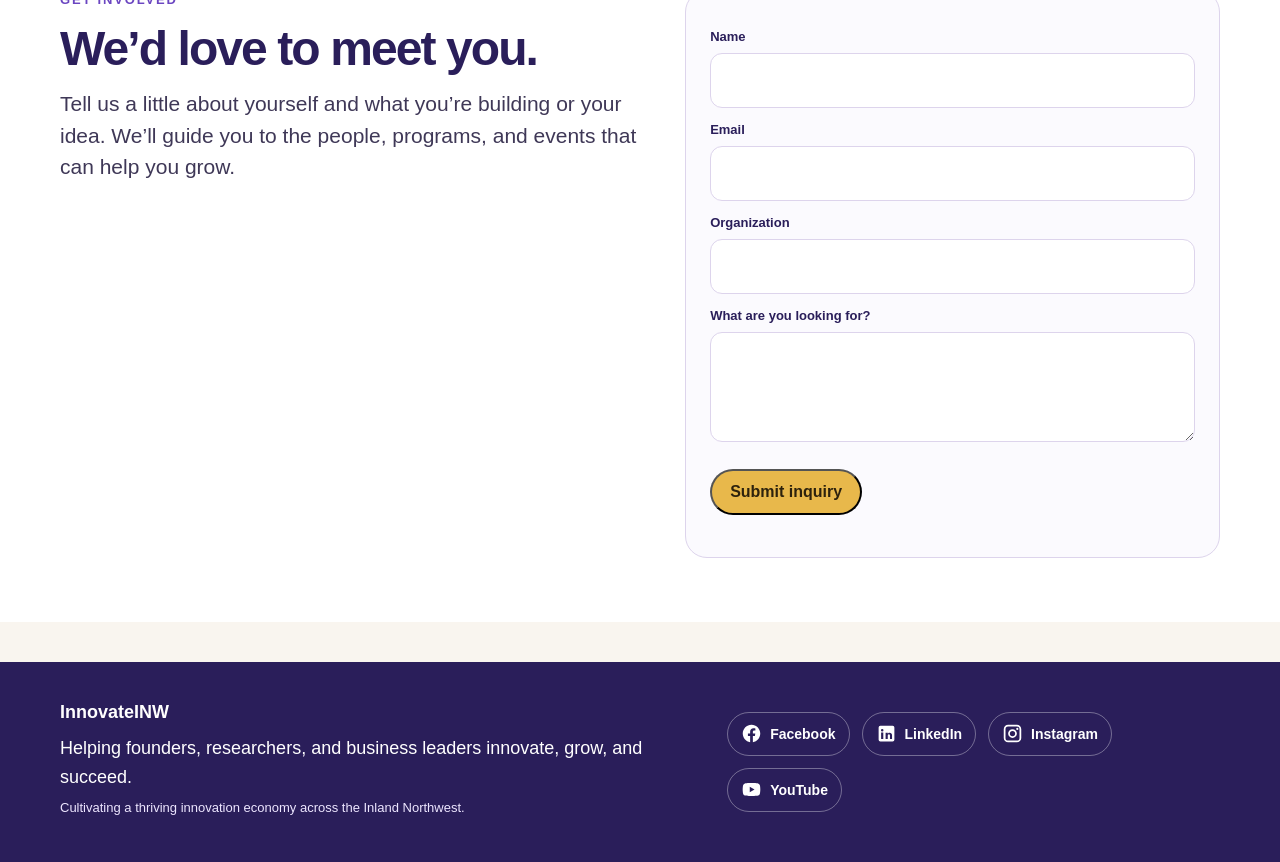
==== commit 6a22ecce: "Add News section to homepage: Life Science Washington / HSSA / LaunchNWDF partnership" ====
--- a/index.html
+++ b/index.html
@@ -80,6 +80,33 @@
     </div>
   </section>
 
+  <section id="news" class="section white news-section">
+    <div class="container">
+      <div class="eyebrow purple-eyebrow">News</div>
+      <h2>New Partnership Expands Support for Life Science Entrepreneurs in Spokane and the Inland Northwest.</h2>
+      <p class="news-date">June 25, 2025 &middot; Spokane &amp; the Inland Northwest</p>
+      <p class="lead">Life Science Washington, the Health Science &amp; Services Authority of Spokane County (HSSA), and LaunchNWDF have joined forces to help founders build, grow and enhance their startups across the Inland Northwest.</p>
+      <p>The collaboration expands on the work Life Science Washington has already been doing in Spokane, with one goal: make the region a place where life science companies can start, grow and thrive. By combining their strengths, the three organizations are building a network of support for founders at every stage.</p>
+      <div class="cards three">
+        <div class="card">
+          <h3>Life Science Washington</h3>
+          <p>Deep expertise in startup coaching, mentoring, pitch coaching, grant-writing support, investor forums and connection events &mdash; plus a statewide network of advisors, investors and industry leaders.</p>
+        </div>
+        <div class="card">
+          <h3>Health Science &amp; Services Authority (HSSA)</h3>
+          <p>Local relationships and experience, including leadership of the Beacon Hill Consortium and the Inland Northwest Life Science Network. Its Innovation Center at 850&nbsp;N.&nbsp;Nelson&nbsp;St. provides lab space and resources for early-stage life science companies.</p>
+        </div>
+        <div class="card">
+          <h3>LaunchNWDF</h3>
+          <p>Capital and business-development support, with access to investment and business-development programs that help companies find opportunities and build momentum. Founded in 2022 through its Inland NW office to help launch, grow and fund startups in the region.</p>
+        </div>
+      </div>
+      <blockquote class="news-quote">&ldquo;The reality is, a successful company takes more than one person or organization can provide.&rdquo;</blockquote>
+      <p class="news-attrib">This partnership gives founders a clearer path to the people and resources they need to succeed.</p>
+      <p>If you&rsquo;re working on a life science startup &mdash; or know a founder or researcher who should know about this new resource &mdash; <a class="btn" href="#get-involved">reach out</a>.</p>
+    </div>
+  </section>
+
   <section id="frequently-asked-questions" class="section white faq-section">
     <div class="container">
       <div class="eyebrow purple-eyebrow">Frequently Asked Questions</div>
--- a/styles.css
+++ b/styles.css
@@ -207,3 +207,9 @@
   .nav-dropdown .dropdown-menu{display:flex!important;position:static!important;box-shadow:none!important;border:none!important;padding:0 0 0 14px!important;margin-top:2px!important}
   .nav-dropdown .dropdown-menu a{font-size:16px!important;padding:10px 14px!important}
 }
+
+/* Home page news / announcement section */
+.news-section .cards{margin-top:8px}
+.news-date{font-size:13px;font-weight:900;text-transform:uppercase;letter-spacing:.08em;color:var(--violet);margin:-4px 0 20px}
+.news-quote{font-size:clamp(20px,2.4vw,26px);line-height:1.35;font-weight:800;color:var(--purple);border-left:6px solid var(--violet);padding:4px 0 4px 22px;margin:30px 0 14px}
+.news-attrib{color:var(--muted);font-weight:700;margin:0 0 22px}
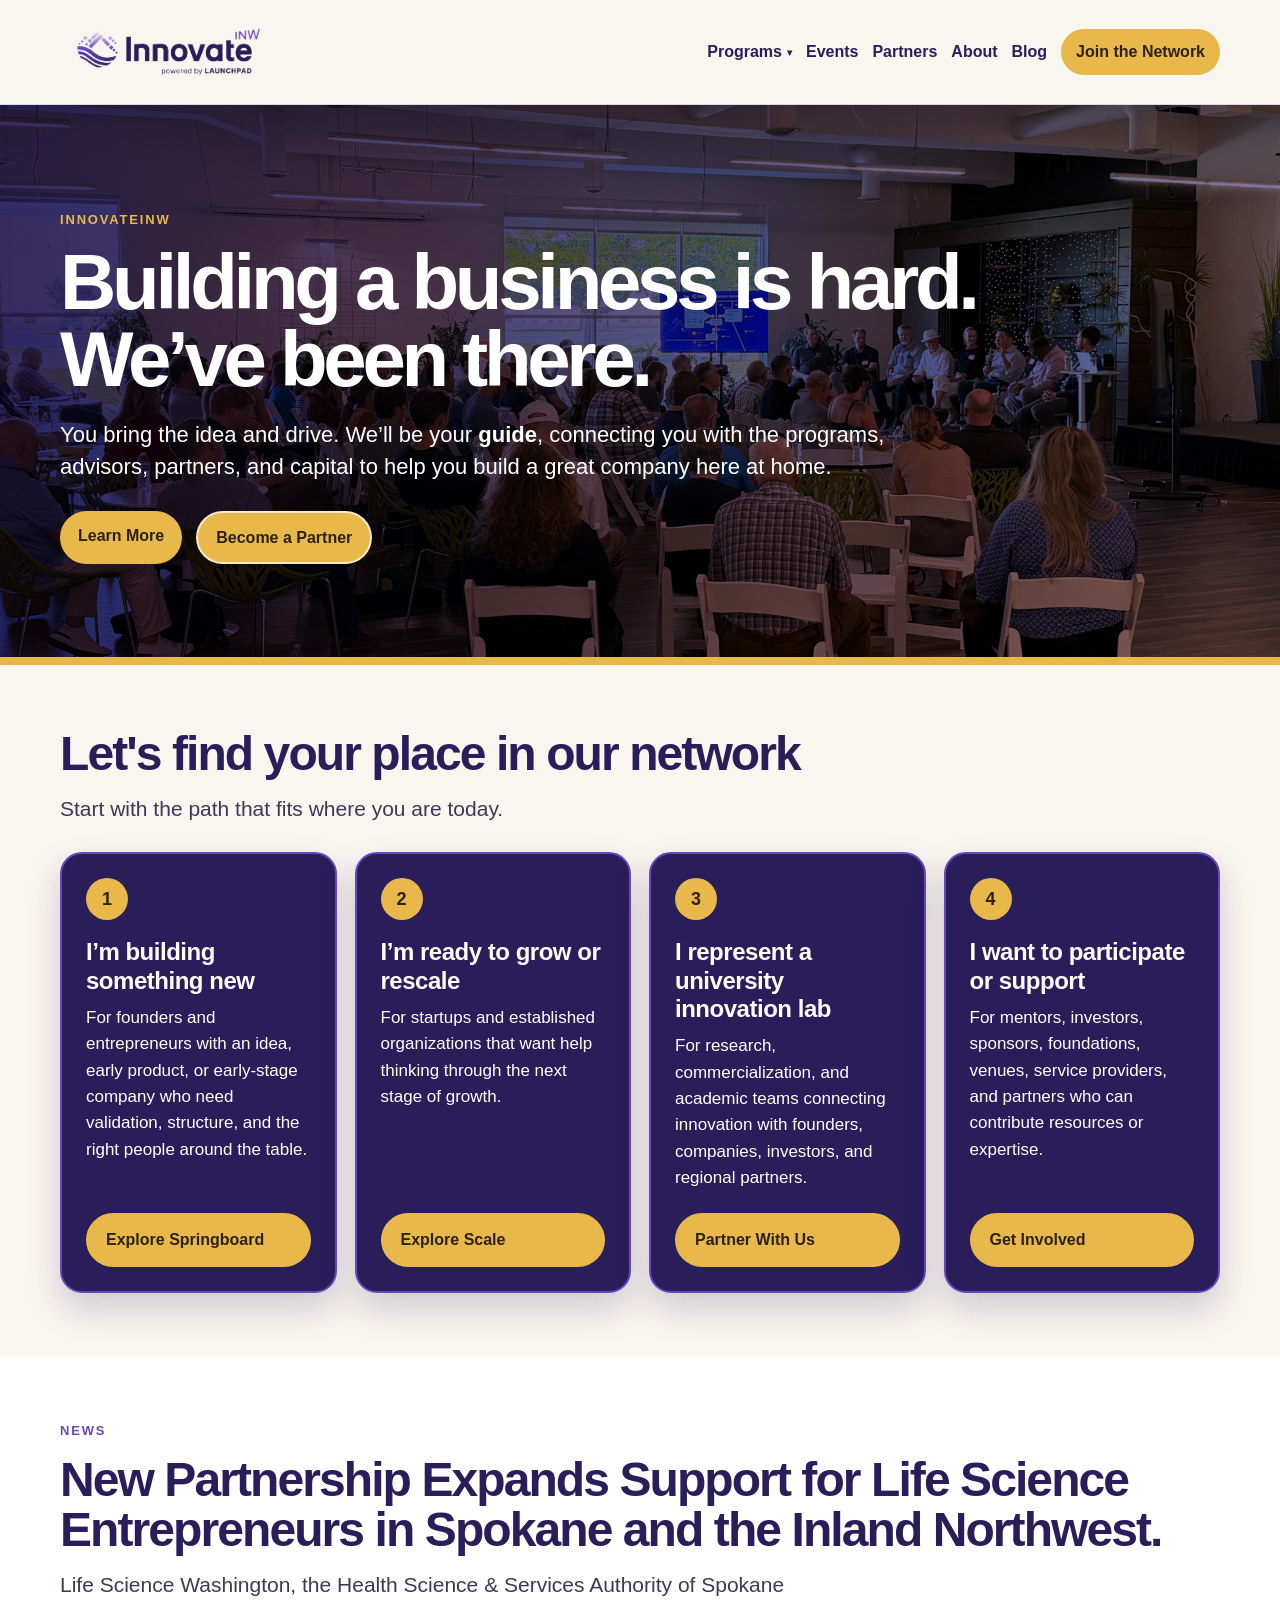
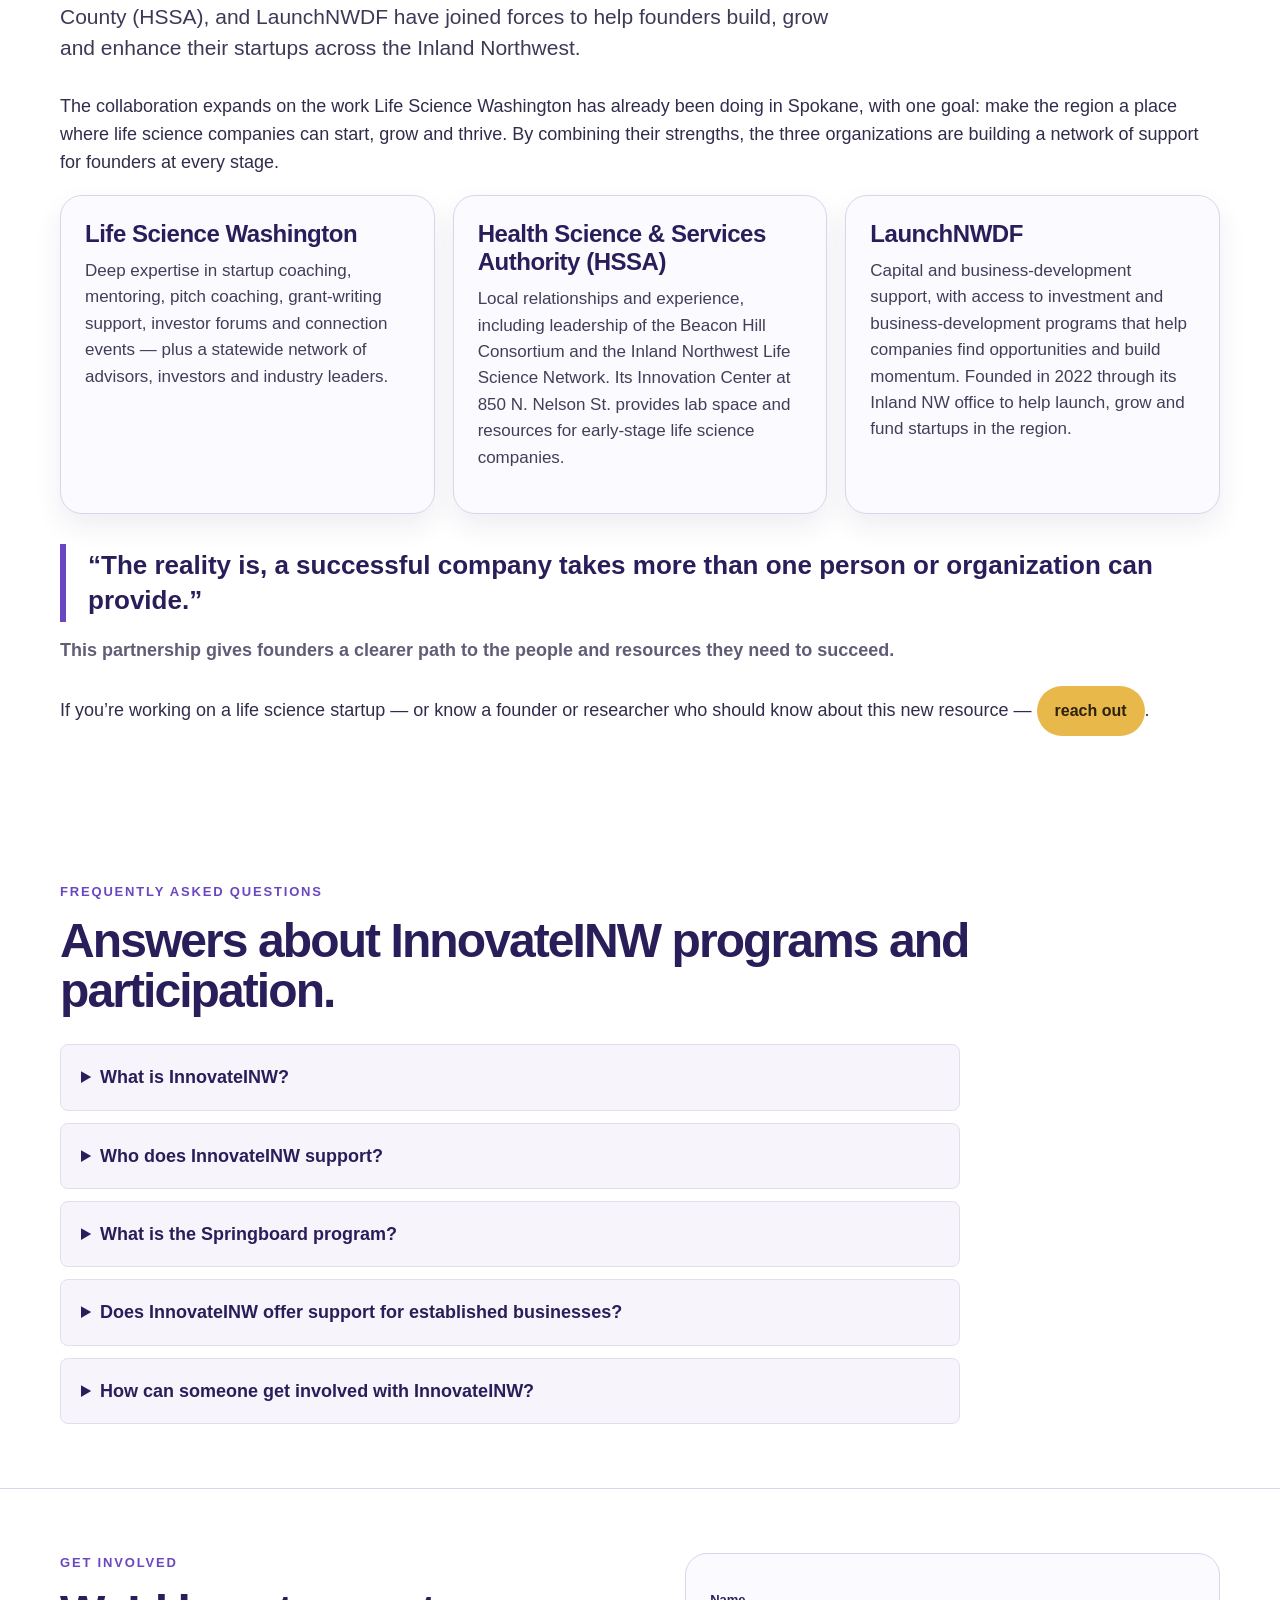
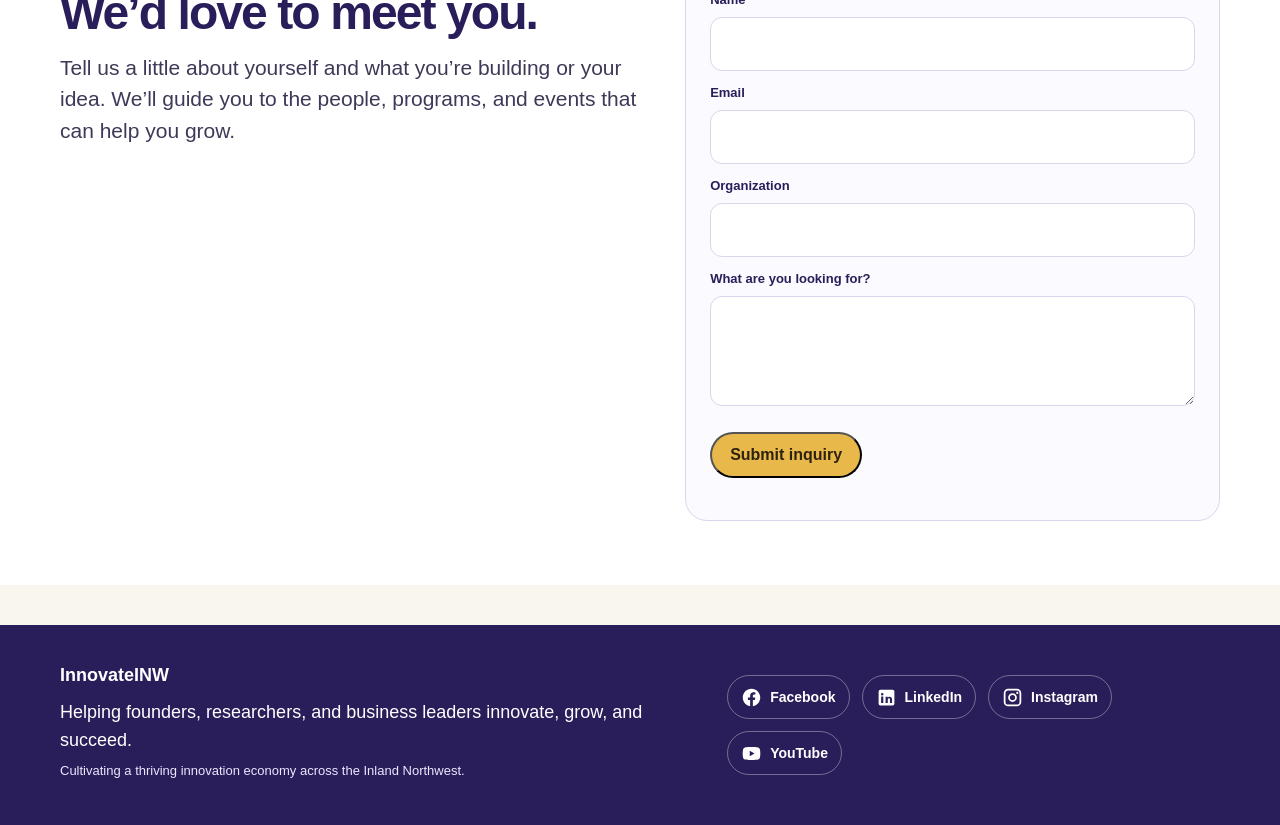
==== commit 6d360d7c: "Remove date line from homepage news section" ====
--- a/index.html
+++ b/index.html
@@ -84,7 +84,6 @@
     <div class="container">
       <div class="eyebrow purple-eyebrow">News</div>
       <h2>New Partnership Expands Support for Life Science Entrepreneurs in Spokane and the Inland Northwest.</h2>
-      <p class="news-date">June 25, 2025 &middot; Spokane &amp; the Inland Northwest</p>
       <p class="lead">Life Science Washington, the Health Science &amp; Services Authority of Spokane County (HSSA), and LaunchNWDF have joined forces to help founders build, grow and enhance their startups across the Inland Northwest.</p>
       <p>The collaboration expands on the work Life Science Washington has already been doing in Spokane, with one goal: make the region a place where life science companies can start, grow and thrive. By combining their strengths, the three organizations are building a network of support for founders at every stage.</p>
       <div class="cards three">
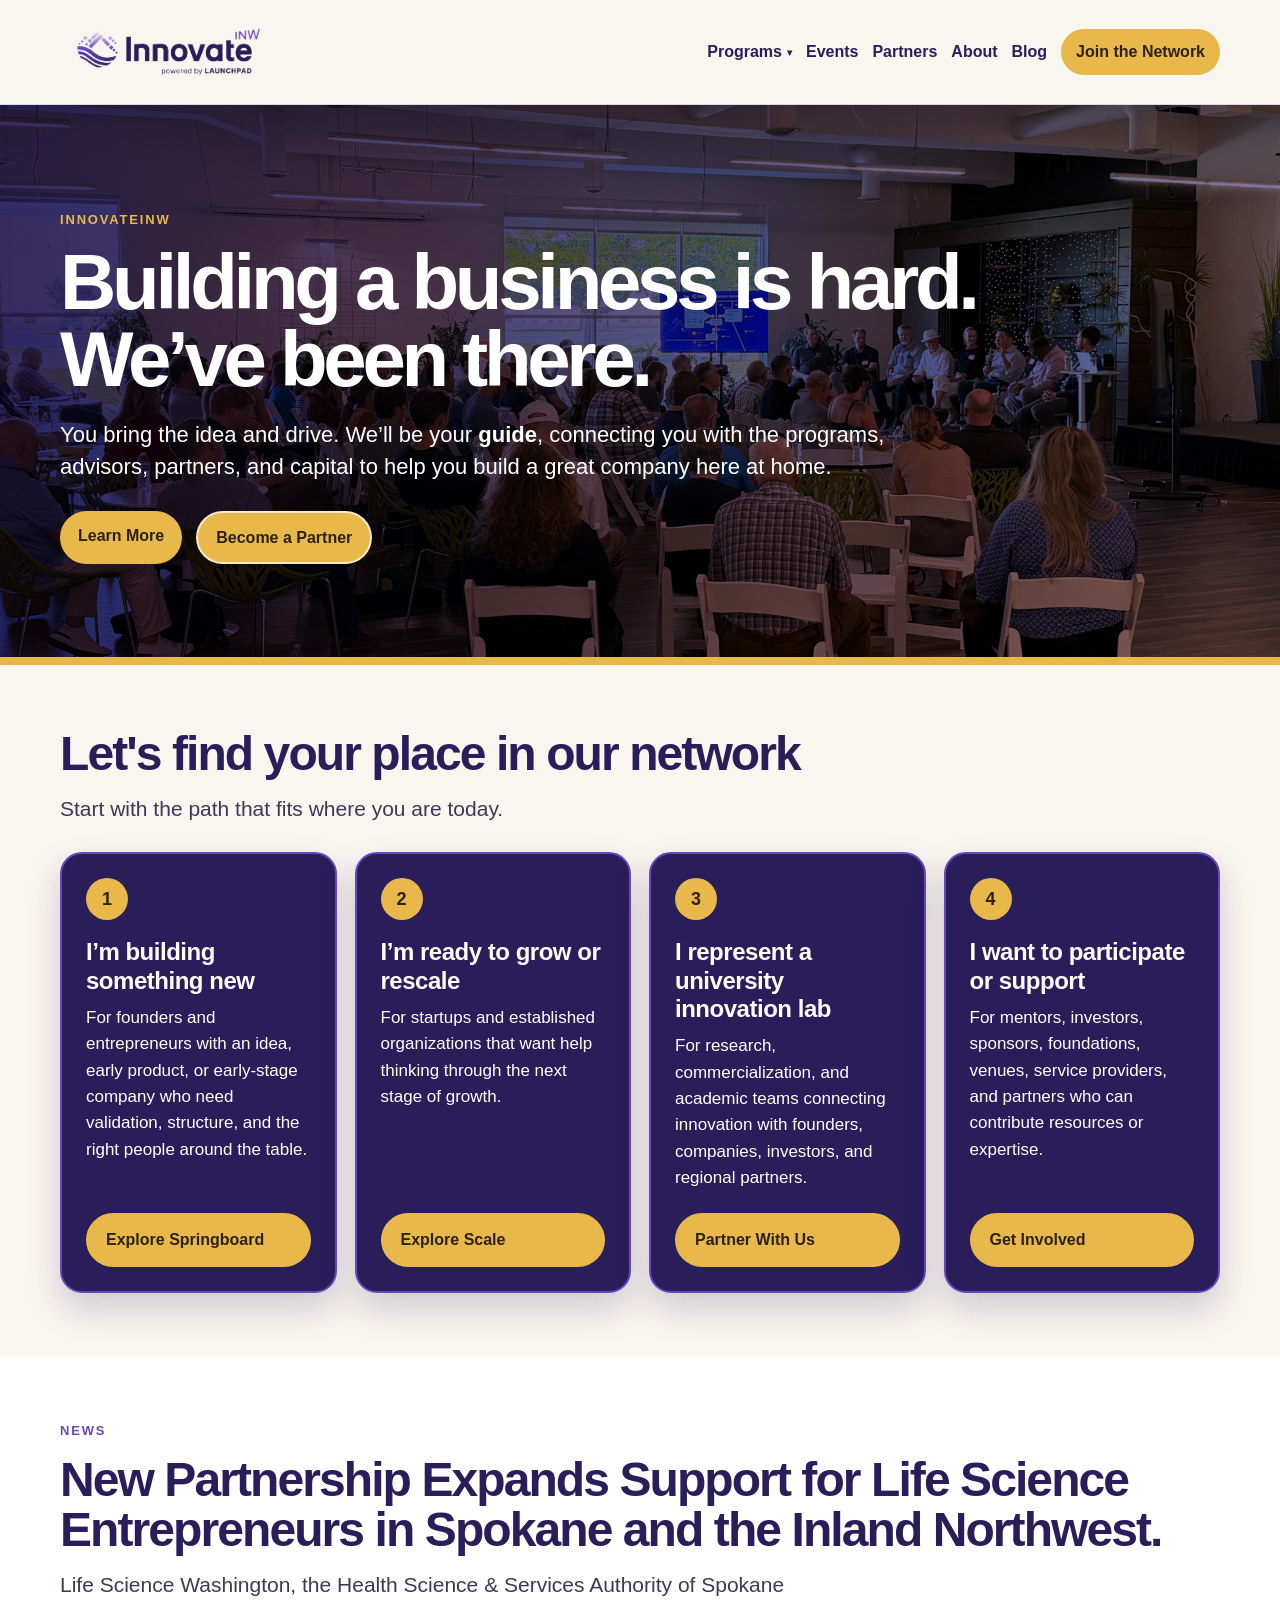
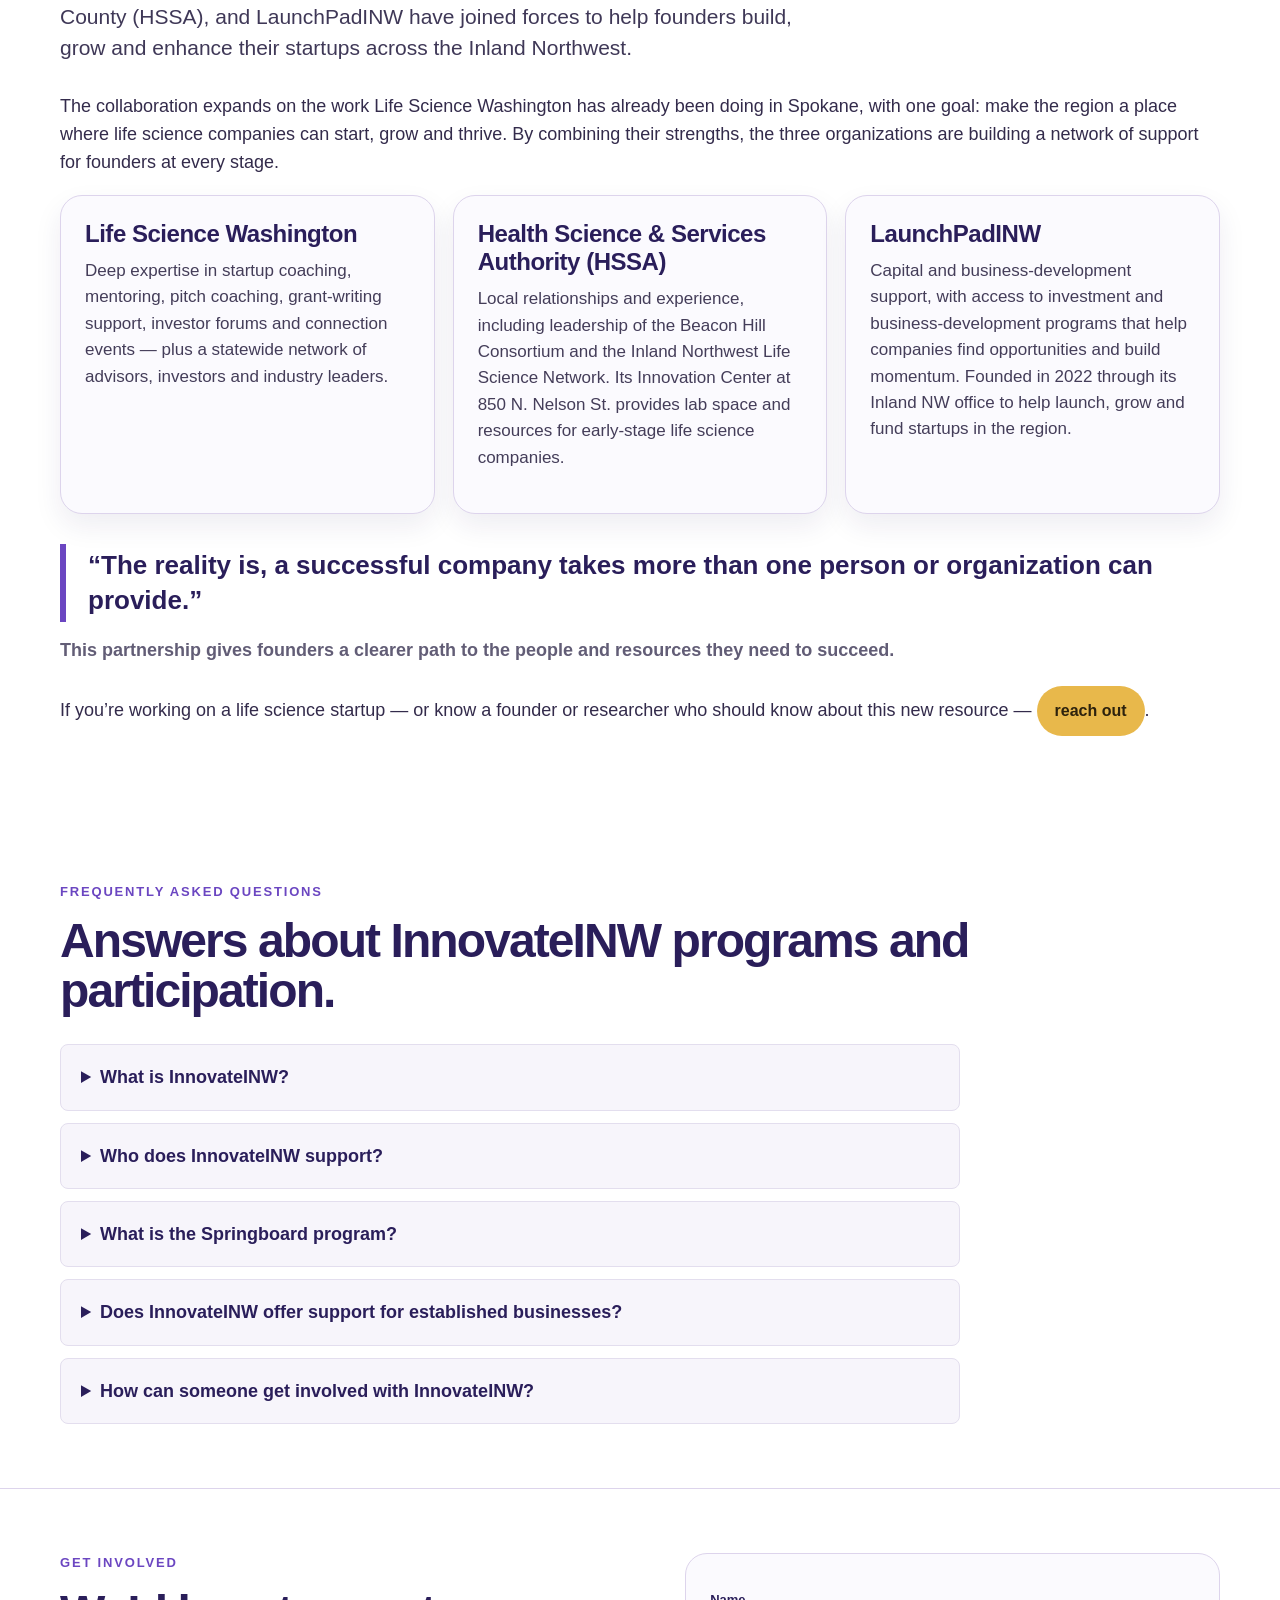
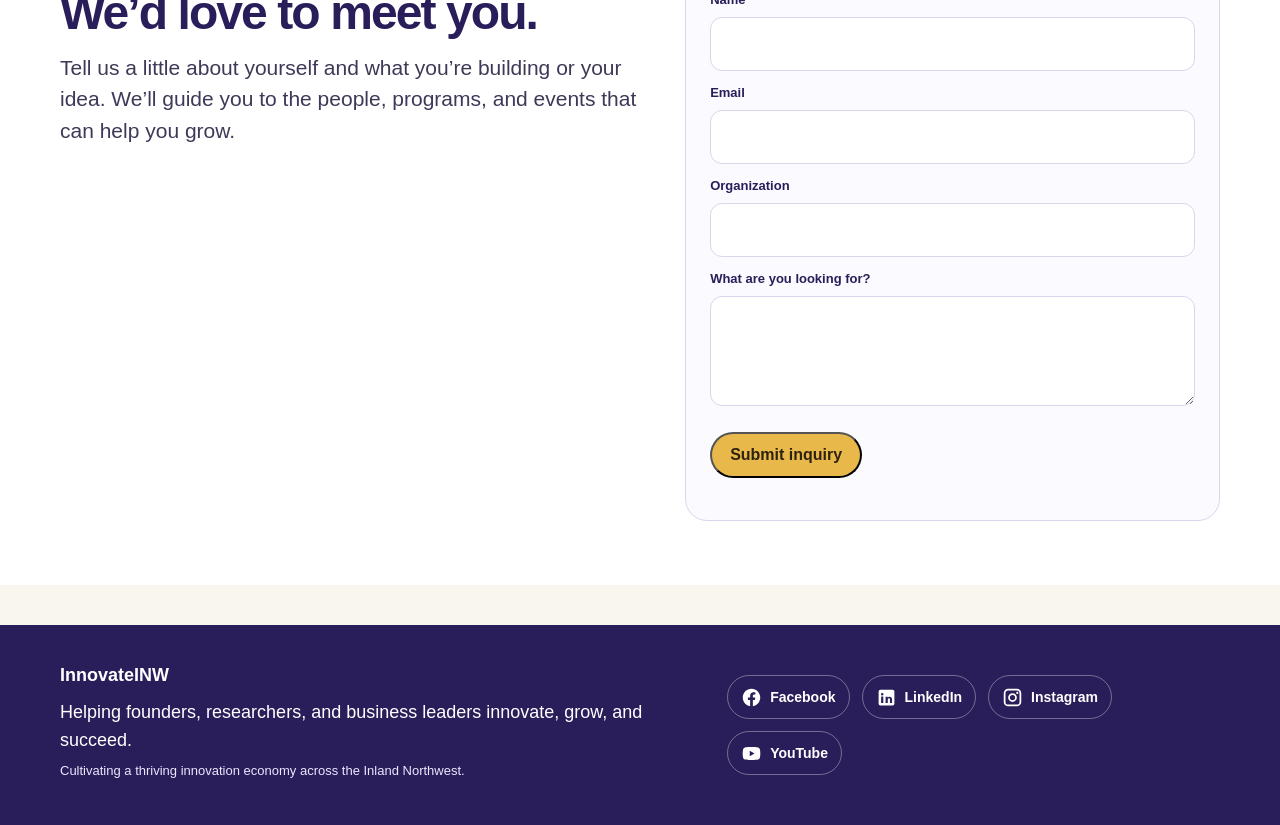
==== commit acdabd79: "Rename LaunchNWDF to LaunchPadINW in homepage news section Co-Authored-By: Claude Opus 5.5 <noreply@" ====
--- a/index.html
+++ b/index.html
@@ -84,7 +84,7 @@
     <div class="container">
       <div class="eyebrow purple-eyebrow">News</div>
       <h2>New Partnership Expands Support for Life Science Entrepreneurs in Spokane and the Inland Northwest.</h2>
-      <p class="lead">Life Science Washington, the Health Science &amp; Services Authority of Spokane County (HSSA), and LaunchNWDF have joined forces to help founders build, grow and enhance their startups across the Inland Northwest.</p>
+      <p class="lead">Life Science Washington, the Health Science &amp; Services Authority of Spokane County (HSSA), and LaunchPadINW have joined forces to help founders build, grow and enhance their startups across the Inland Northwest.</p>
       <p>The collaboration expands on the work Life Science Washington has already been doing in Spokane, with one goal: make the region a place where life science companies can start, grow and thrive. By combining their strengths, the three organizations are building a network of support for founders at every stage.</p>
       <div class="cards three">
         <div class="card">
@@ -96,7 +96,7 @@
           <p>Local relationships and experience, including leadership of the Beacon Hill Consortium and the Inland Northwest Life Science Network. Its Innovation Center at 850&nbsp;N.&nbsp;Nelson&nbsp;St. provides lab space and resources for early-stage life science companies.</p>
         </div>
         <div class="card">
-          <h3>LaunchNWDF</h3>
+          <h3>LaunchPadINW</h3>
           <p>Capital and business-development support, with access to investment and business-development programs that help companies find opportunities and build momentum. Founded in 2022 through its Inland NW office to help launch, grow and fund startups in the region.</p>
         </div>
       </div>
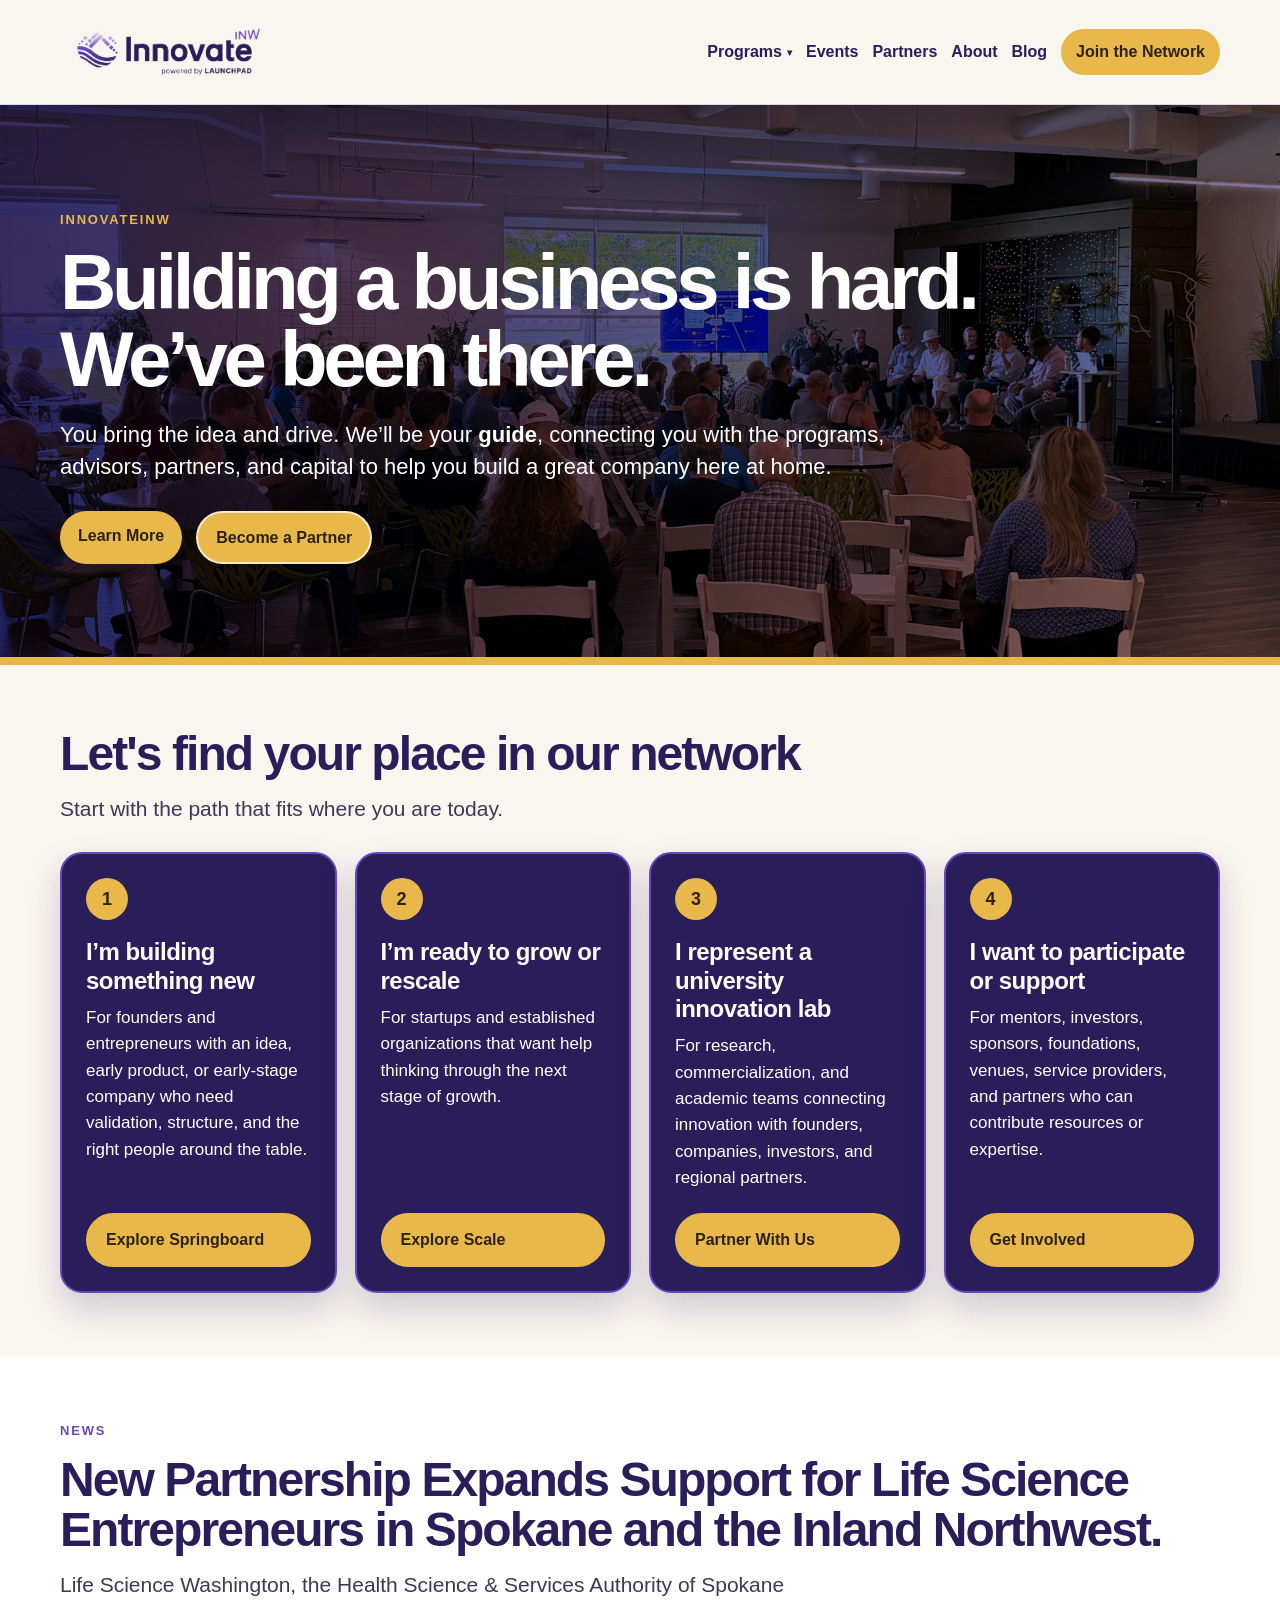
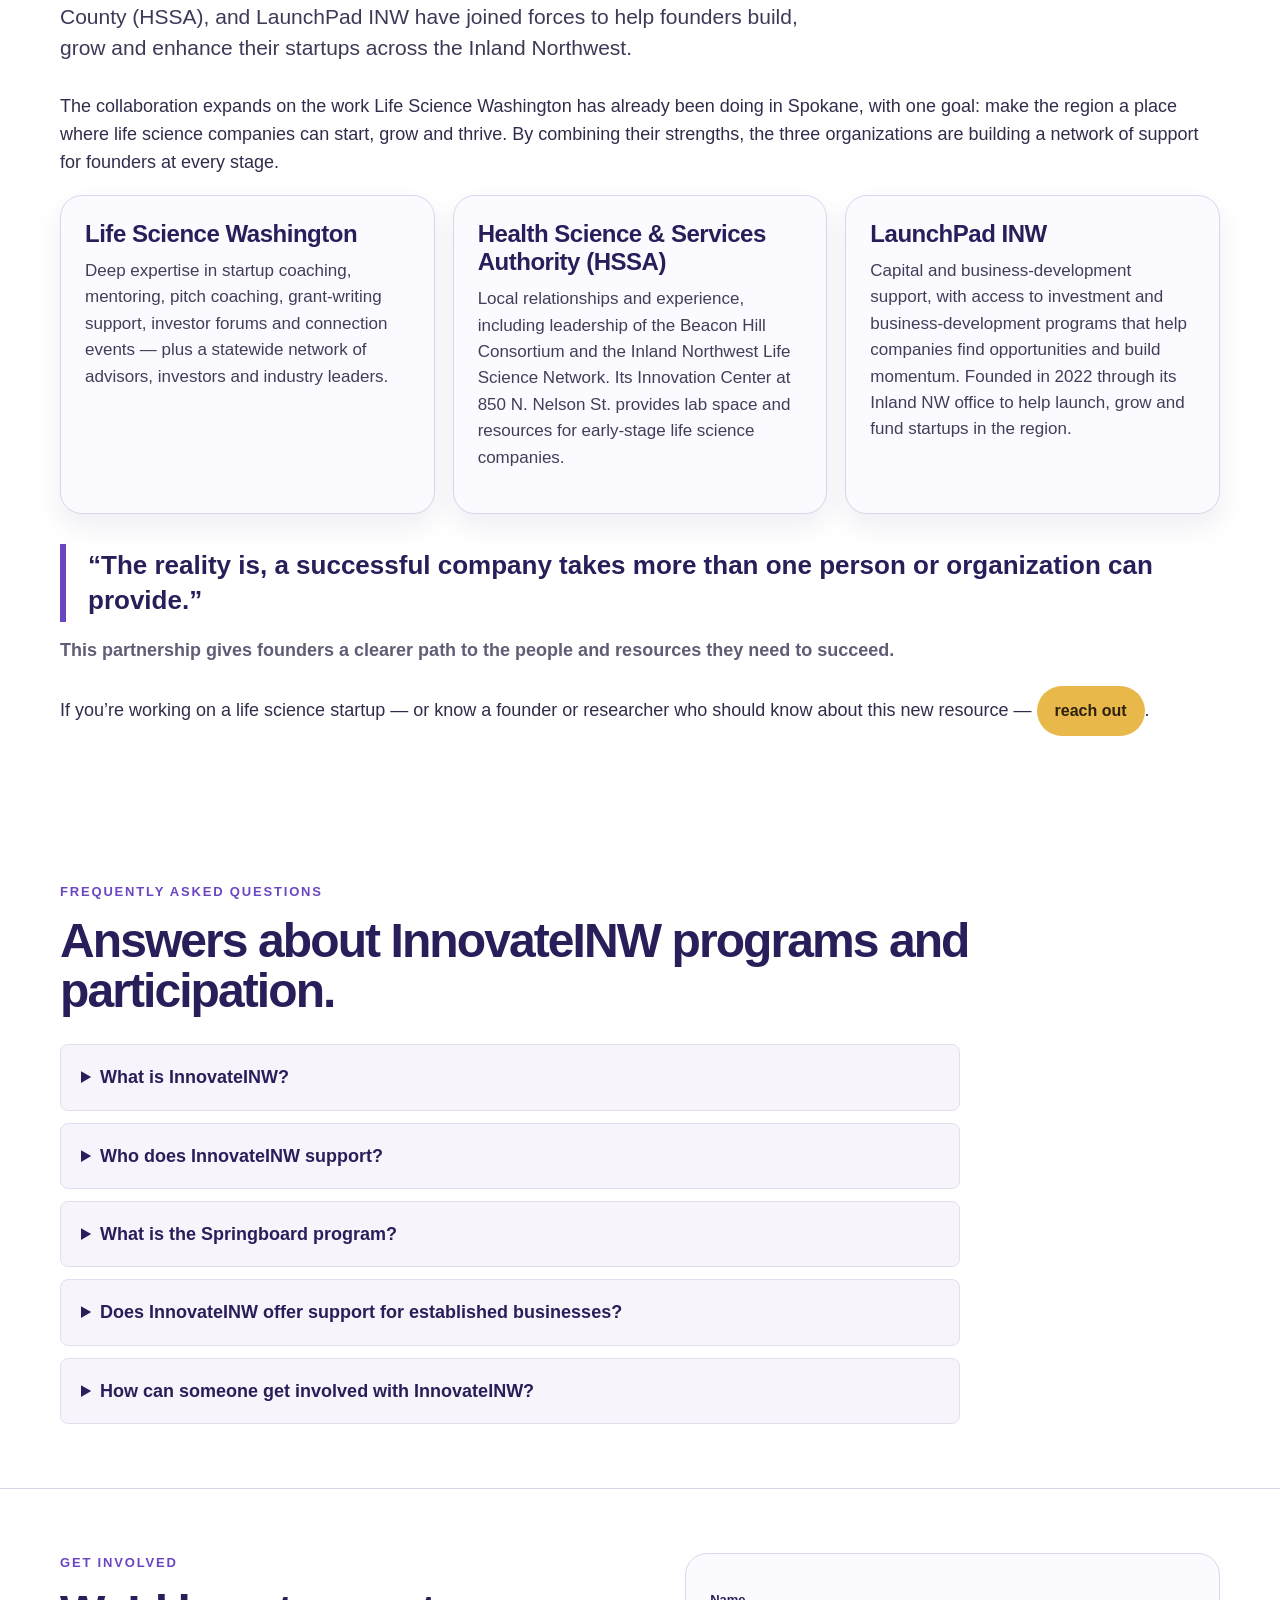
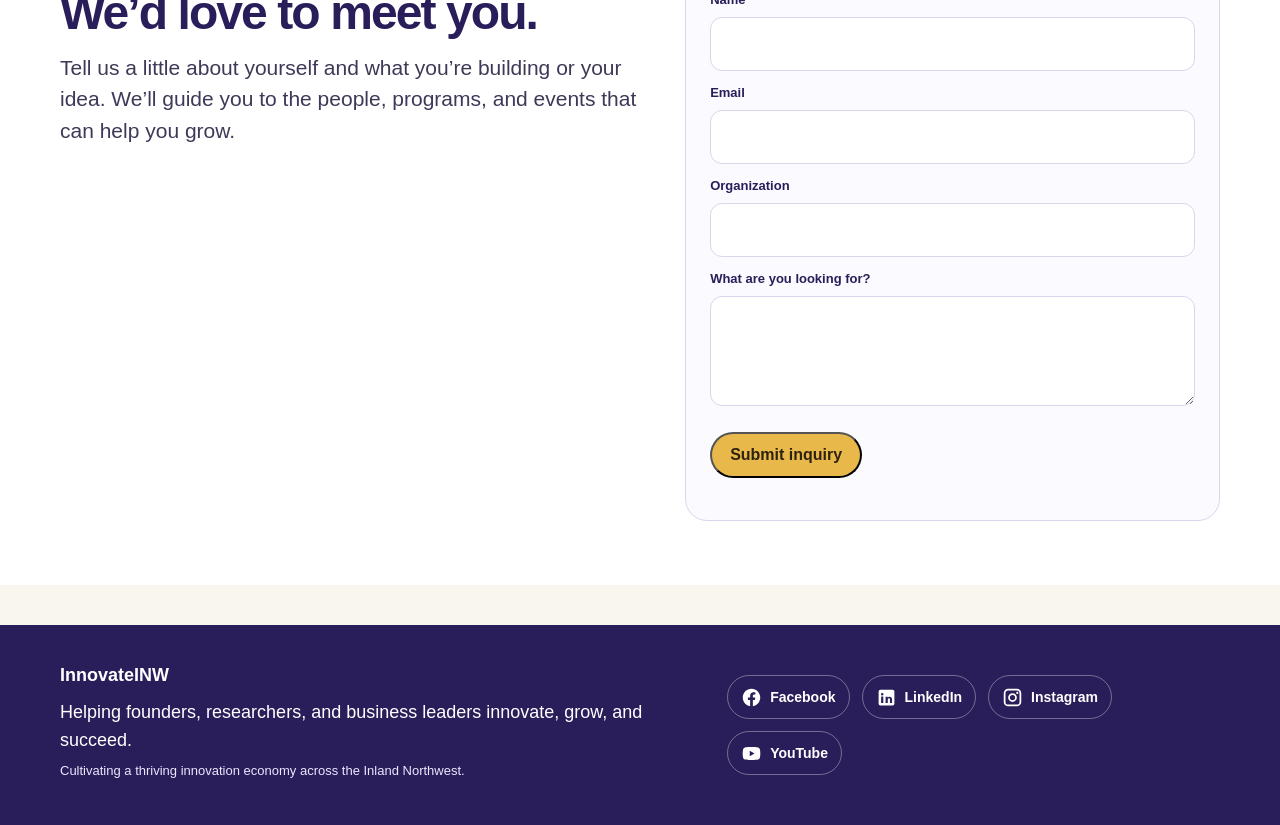
==== commit 16616822: "Use "LaunchPad INW" spelling in homepage news section Co-Authored-By: Claude Opus 5.5 <noreply@anthr" ====
--- a/index.html
+++ b/index.html
@@ -84,7 +84,7 @@
     <div class="container">
       <div class="eyebrow purple-eyebrow">News</div>
       <h2>New Partnership Expands Support for Life Science Entrepreneurs in Spokane and the Inland Northwest.</h2>
-      <p class="lead">Life Science Washington, the Health Science &amp; Services Authority of Spokane County (HSSA), and LaunchPadINW have joined forces to help founders build, grow and enhance their startups across the Inland Northwest.</p>
+      <p class="lead">Life Science Washington, the Health Science &amp; Services Authority of Spokane County (HSSA), and LaunchPad INW have joined forces to help founders build, grow and enhance their startups across the Inland Northwest.</p>
       <p>The collaboration expands on the work Life Science Washington has already been doing in Spokane, with one goal: make the region a place where life science companies can start, grow and thrive. By combining their strengths, the three organizations are building a network of support for founders at every stage.</p>
       <div class="cards three">
         <div class="card">
@@ -96,7 +96,7 @@
           <p>Local relationships and experience, including leadership of the Beacon Hill Consortium and the Inland Northwest Life Science Network. Its Innovation Center at 850&nbsp;N.&nbsp;Nelson&nbsp;St. provides lab space and resources for early-stage life science companies.</p>
         </div>
         <div class="card">
-          <h3>LaunchPadINW</h3>
+          <h3>LaunchPad INW</h3>
           <p>Capital and business-development support, with access to investment and business-development programs that help companies find opportunities and build momentum. Founded in 2022 through its Inland NW office to help launch, grow and fund startups in the region.</p>
         </div>
       </div>
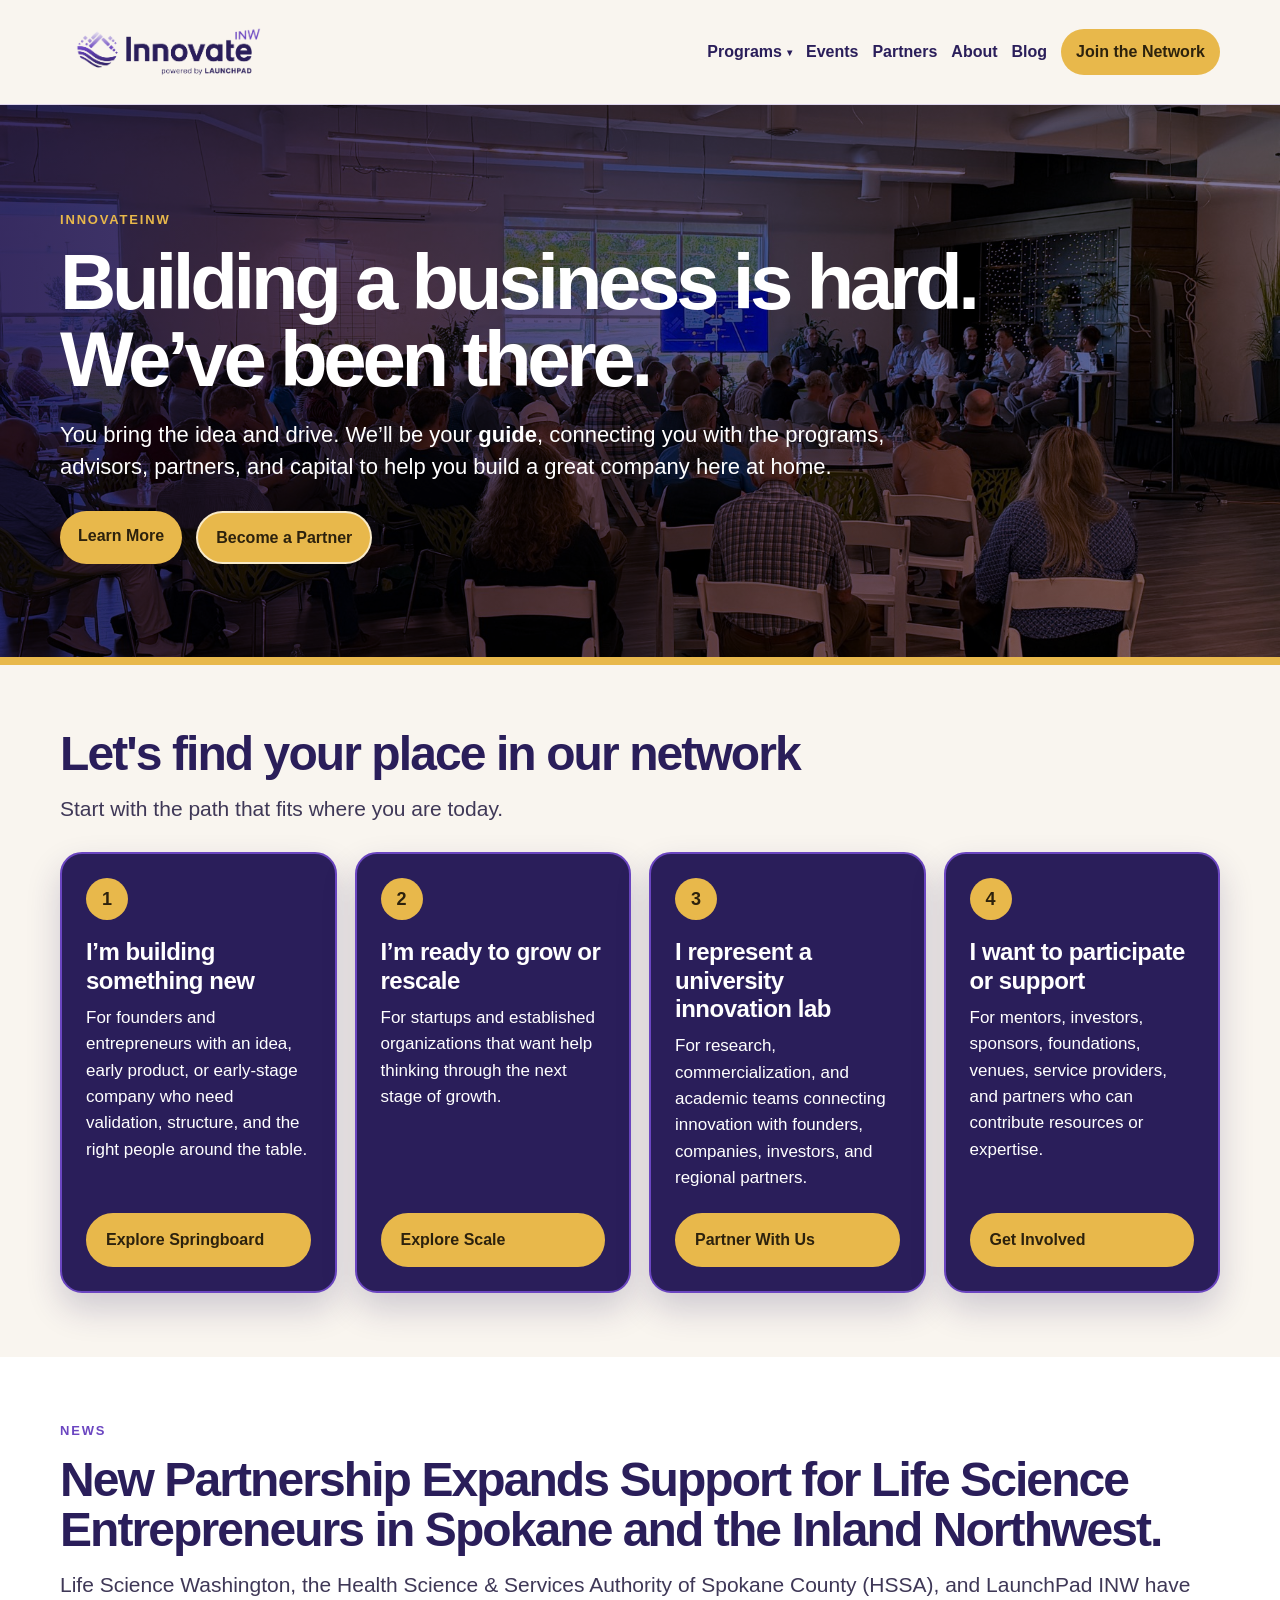
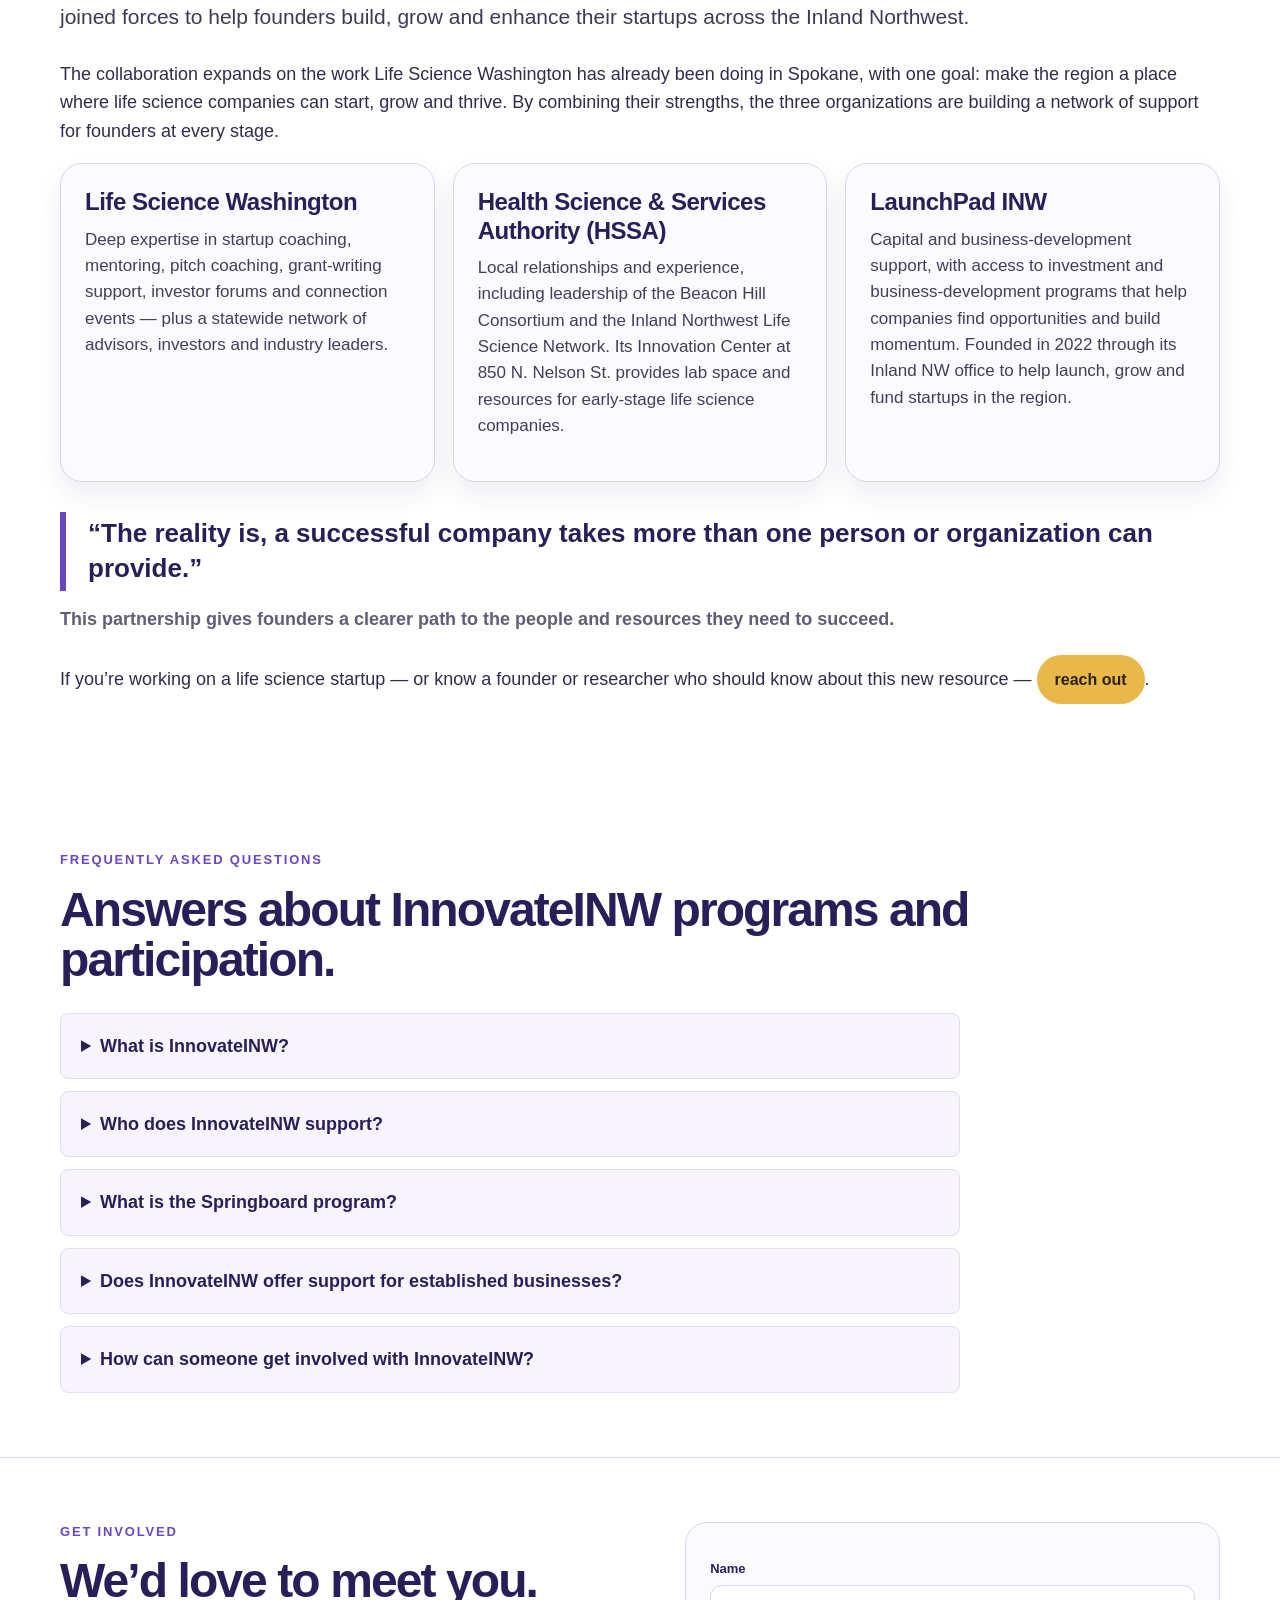
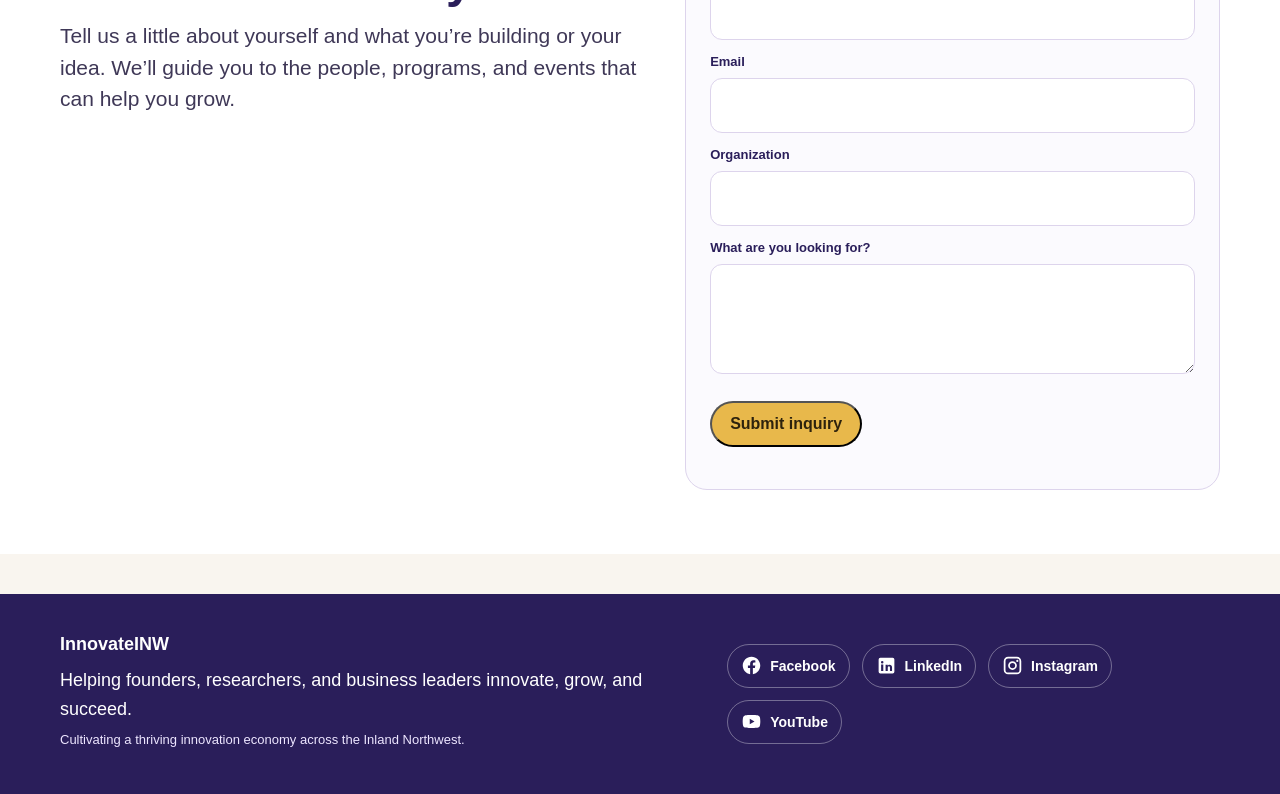
==== commit aa99b769: "Widen homepage news intro to match headline width Removes the 780px max-width on the News section le" ====
--- a/index.html
+++ b/index.html
@@ -17,7 +17,7 @@
   <script type="application/ld+json">{"@context":"https://schema.org","@graph":[{"@type":"Organization","@id":"https://innovateinw.com/#organization","name":"InnovateINW","alternateName":"Innovate Inland Northwest","url":"https://innovateinw.com/","logo":{"@type":"ImageObject","url":"https://innovateinw.com/innovateinw-logo-color.png"},"description":"InnovateINW helps founders, researchers, and business leaders connect with the people, programs, and partnerships they need to innovate, grow, and succeed.","email":"info@launchpadinw.com","areaServed":{"@type":"Place","name":"Inland Northwest"},"sameAs":["https://www.facebook.com/launchpadinlandnorthwest/","https://www.linkedin.com/groups/3544071/","https://www.instagram.com/launchpadinw/","https://www.youtube.com/@launchpadinw"]},{"@type":"WebSite","@id":"https://innovateinw.com/#website","url":"https://innovateinw.com/","name":"InnovateINW","publisher":{"@id":"https://innovateinw.com/#organization"},"inLanguage":"en-US"},{"@type":"WebPage","@id":"https://innovateinw.com/#webpage","url":"https://innovateinw.com/","name":"InnovateINW","description":"InnovateINW helps founders, researchers, and business leaders connect with the people, programs, and partnerships they need to innovate, grow, and succeed.","isPartOf":{"@id":"https://innovateinw.com/#website"},"about":{"@id":"https://innovateinw.com/#organization"},"publisher":{"@id":"https://innovateinw.com/#organization"},"inLanguage":"en-US"},{"@type":"Event","name":"Security in Motion: Trust, Resilience & Security for an AI-Driven Future","startDate":"2026-09-16T08:00:00-07:00","endDate":"2026-09-16T16:00:00-07:00","eventStatus":"https://schema.org/EventScheduled","eventAttendanceMode":"https://schema.org/OfflineEventAttendanceMode","description":"A full-day event for cybersecurity, compliance, IT, AI, higher education, regional industry, students and innovators.","location":{"@type":"Place","name":"CenterPlace Regional Event Center","address":{"@type":"PostalAddress","addressLocality":"Spokane Valley","addressRegion":"WA","addressCountry":"US"}},"organizer":{"@id":"https://innovateinw.com/#organization"},"url":"https://www.eventbrite.com/e/4th-annual-cyber-security-event-by-inch360launchpadinw-tickets-1989625728112","offers":{"@type":"Offer","url":"https://www.eventbrite.com/e/4th-annual-cyber-security-event-by-inch360launchpadinw-tickets-1989625728112","availability":"https://schema.org/InStock"}},{"@type":"FAQPage","@id":"https://innovateinw.com/#faq","url":"https://innovateinw.com/#frequently-asked-questions","mainEntity":[{"@type":"Question","name":"What is InnovateINW?","acceptedAnswer":{"@type":"Answer","text":"InnovateINW helps founders, researchers, and business leaders connect with the people, programs, and partnerships they need to innovate, grow, and succeed."}},{"@type":"Question","name":"Who does InnovateINW support?","acceptedAnswer":{"@type":"Answer","text":"InnovateINW serves founders and researchers through Springboard and established business leaders and organizations through Springboard Scale, with support from mentors, investors, educators, experts, and regional partners."}},{"@type":"Question","name":"What is the Springboard program?","acceptedAnswer":{"@type":"Answer","text":"Springboard helps founders and researchers validate ideas, commercialize technologies, launch startups, and build scalable companies."}},{"@type":"Question","name":"Does InnovateINW offer support for established businesses?","acceptedAnswer":{"@type":"Answer","text":"Yes. Springboard Scale helps established companies innovate, adopt AI, develop new products, expand into new markets, build strategic partnerships, and accelerate growth."}},{"@type":"Question","name":"How can someone get involved with InnovateINW?","acceptedAnswer":{"@type":"Answer","text":"Use Learn More to find the right pathway, or Become a Partner to contribute expertise, resources, capital, technology, talent, or regional connections."}}]}]}</script>
   <!-- GEO-AEO:END -->
 
-  <link rel="icon" type="image/svg+xml" href="innovateinw-favicon.svg"><link rel="stylesheet" href="styles.css?v=21">
+  <link rel="icon" type="image/svg+xml" href="innovateinw-favicon.svg"><link rel="stylesheet" href="styles.css?v=22">
 </head>
 <body>
 <nav class="nav">
--- a/styles.css
+++ b/styles.css
@@ -209,6 +209,7 @@
 }
 
 /* Home page news / announcement section */
+.news-section .lead{max-width:none}
 .news-section .cards{margin-top:8px}
 .news-date{font-size:13px;font-weight:900;text-transform:uppercase;letter-spacing:.08em;color:var(--violet);margin:-4px 0 20px}
 .news-quote{font-size:clamp(20px,2.4vw,26px);line-height:1.35;font-weight:800;color:var(--purple);border-left:6px solid var(--violet);padding:4px 0 4px 22px;margin:30px 0 14px}
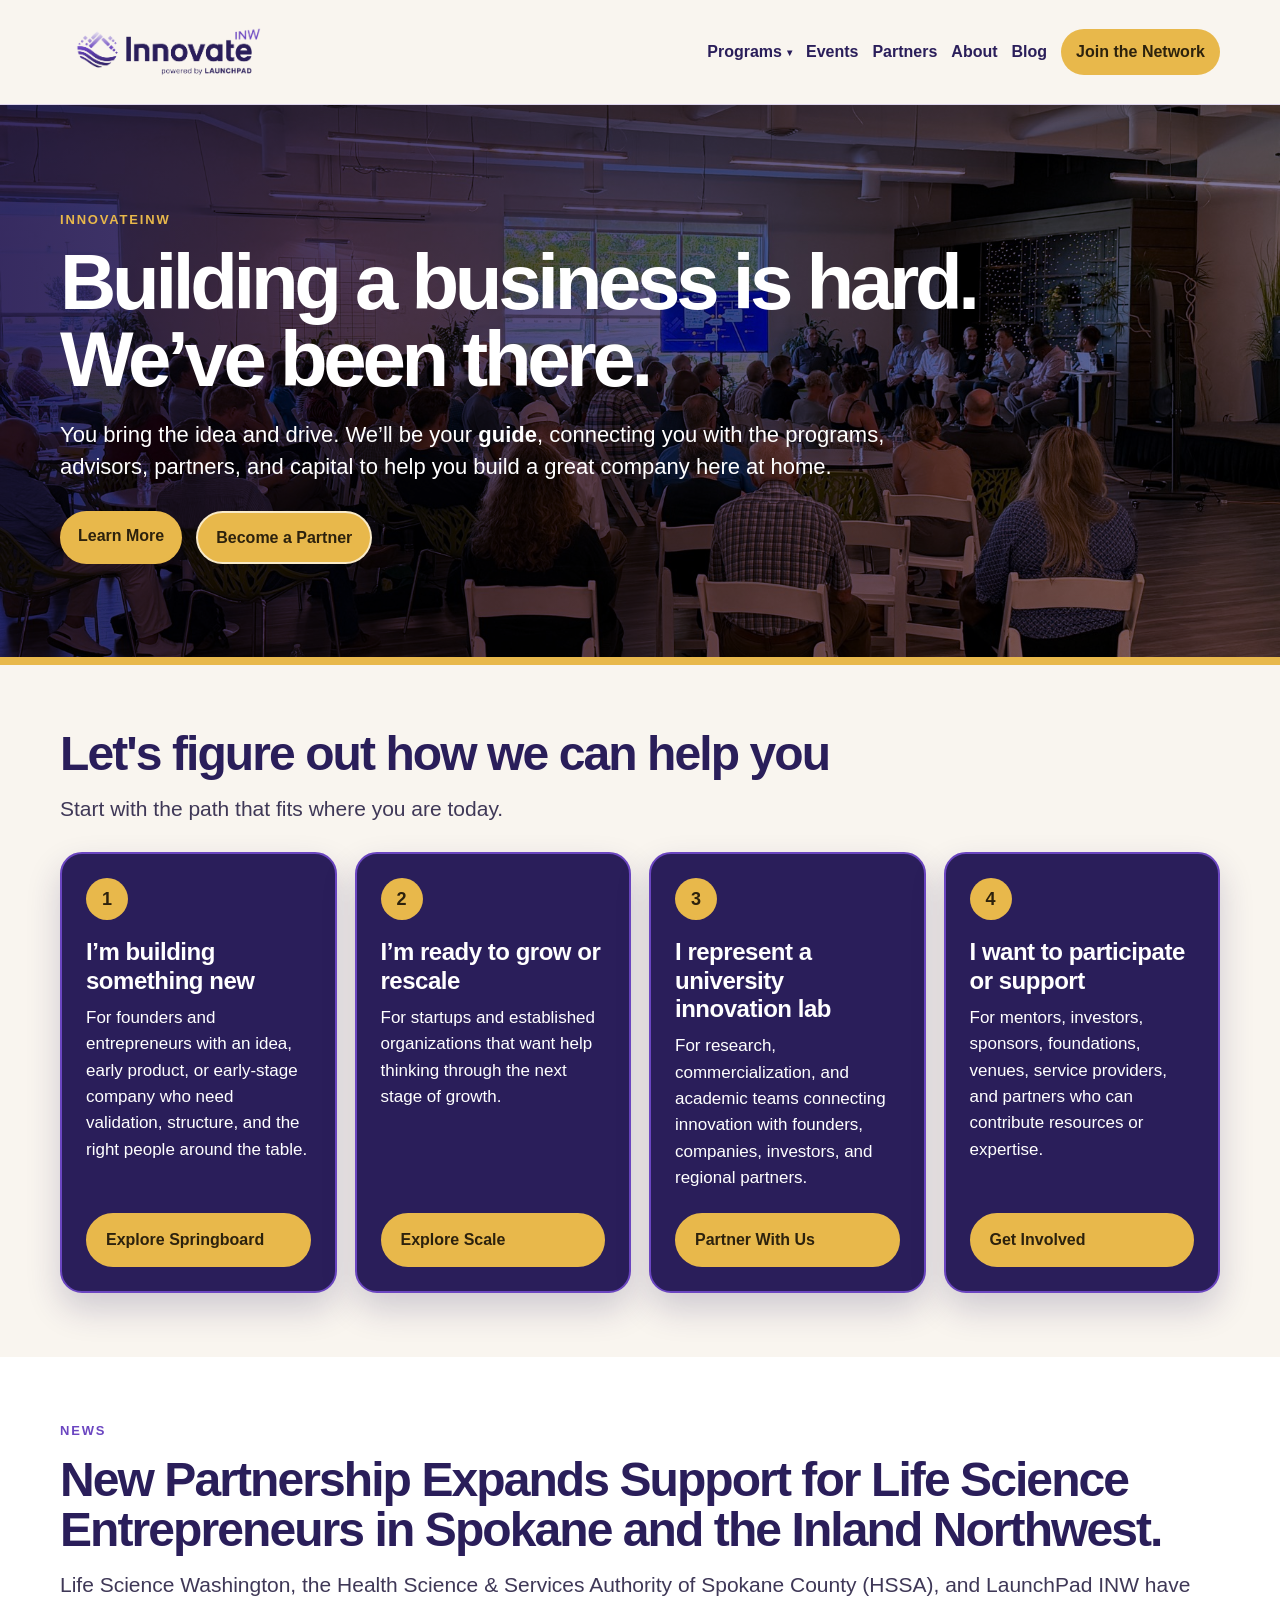
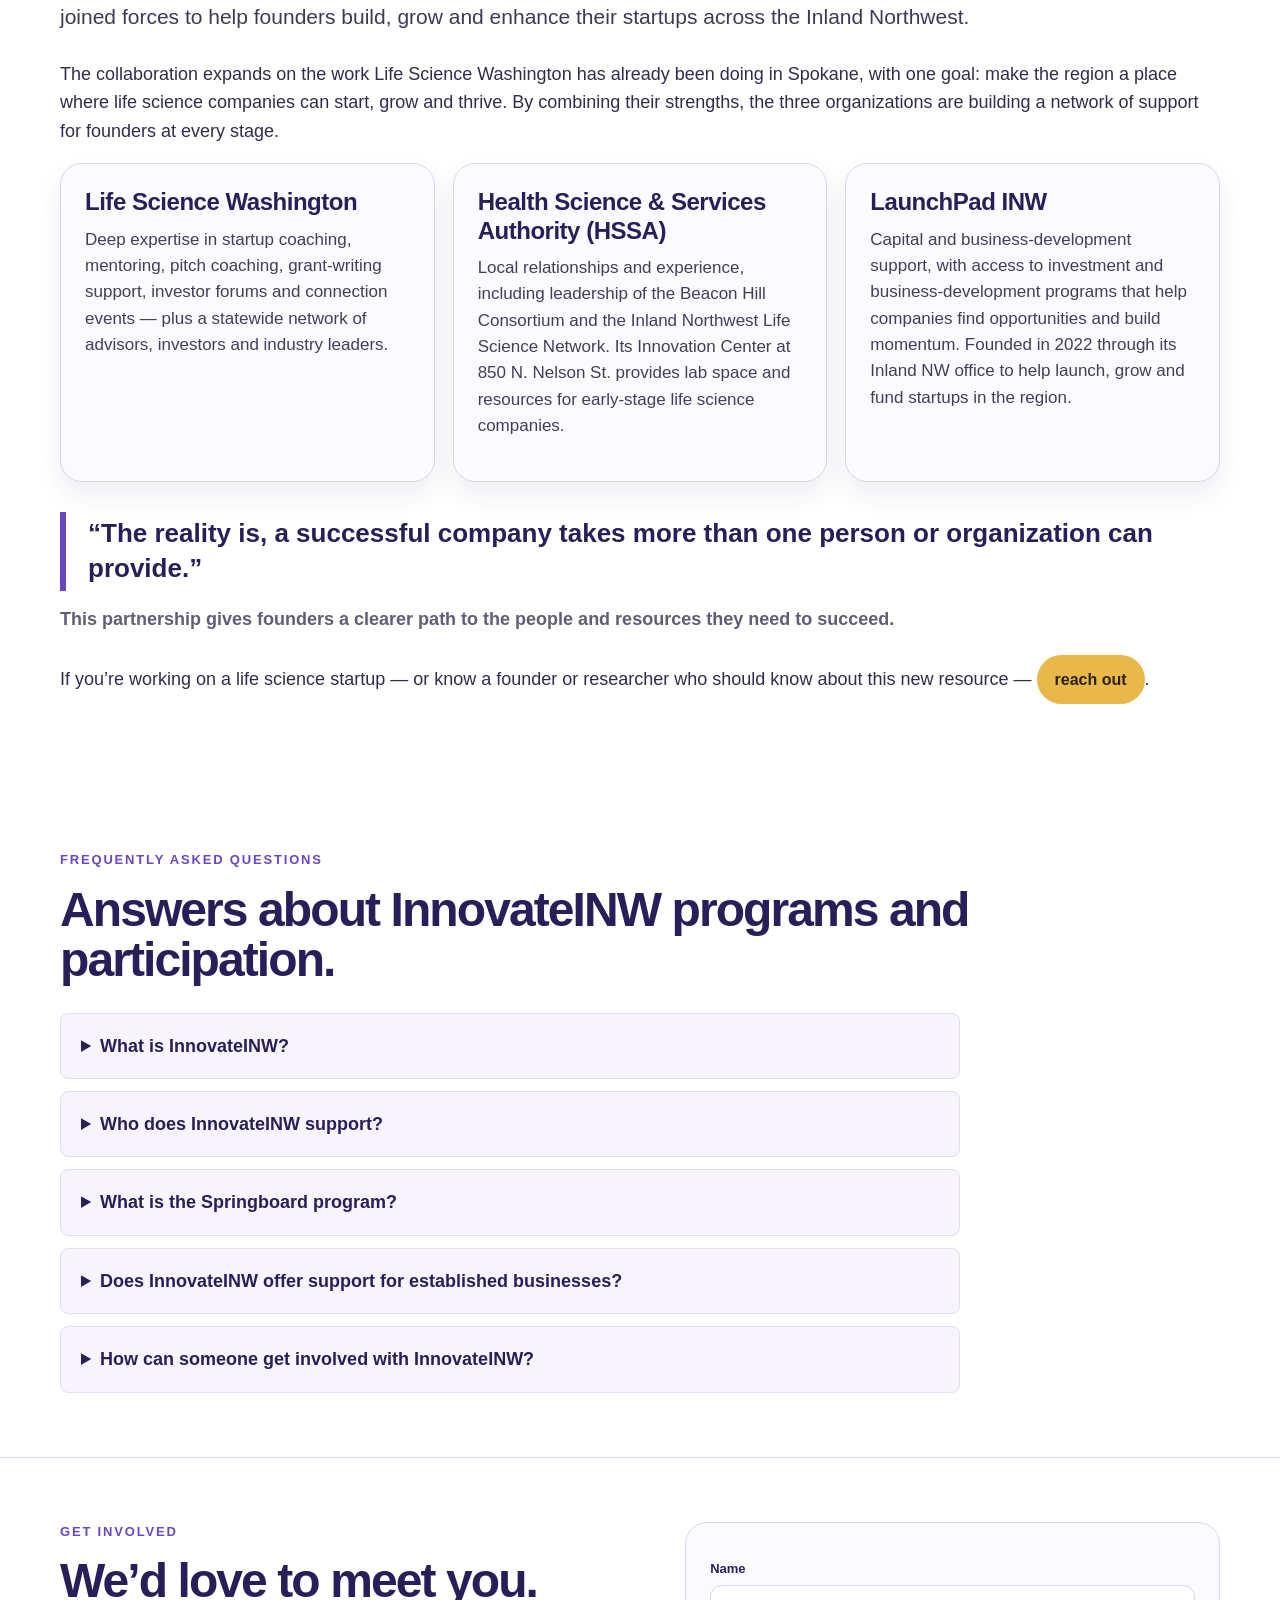
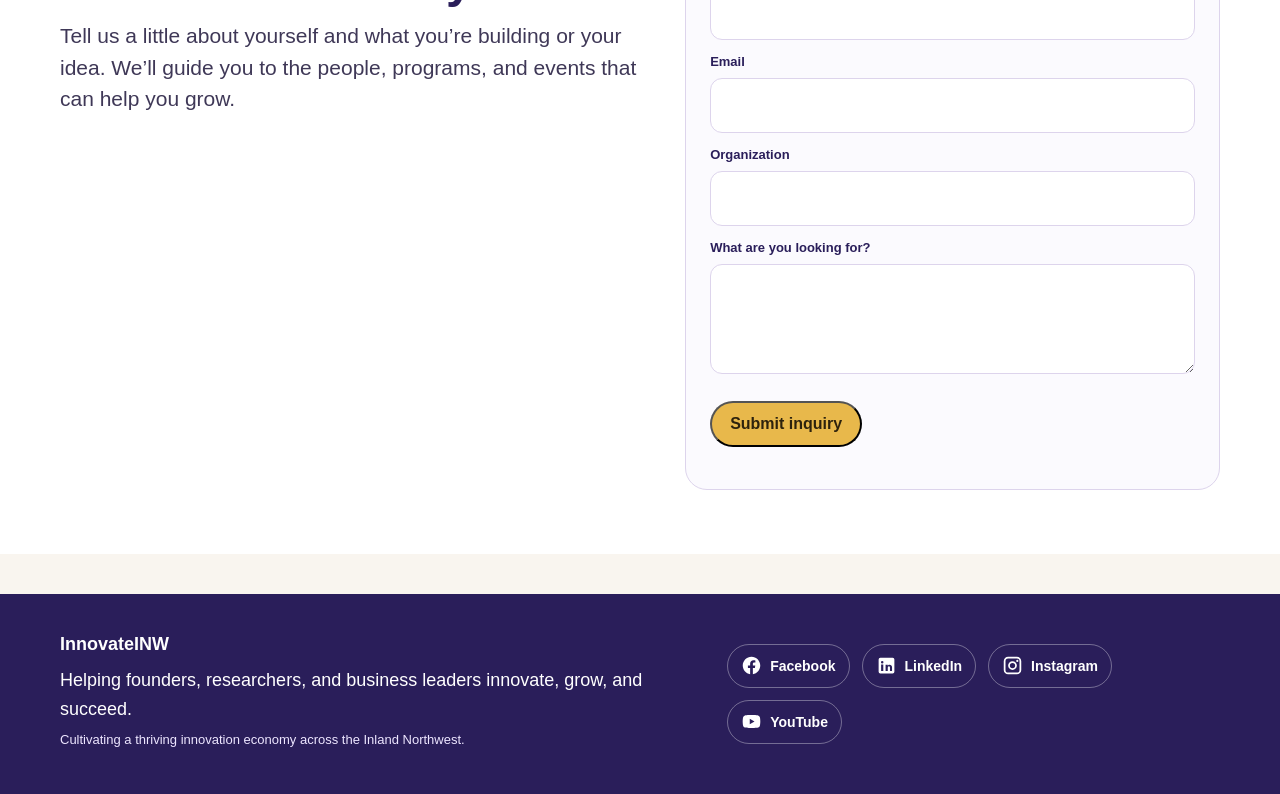
==== commit 848fbf7e: "Update homepage role-router heading Co-Authored-By: Claude Opus 5.5 <noreply@anthropic.com> Claude-S" ====
--- a/index.html
+++ b/index.html
@@ -49,7 +49,7 @@
 <main>
   <section id="roles" class="section alt role-router-section">
     <div class="container">
-      <h2>Let's find your place in our network</h2>
+      <h2>Let's figure out how we can help you</h2>
       <p class="lead">Start with the path that fits where you are today.</p>
       <div class="cards">
         <a class="card path-card role-router-card" href="springboard.html">
